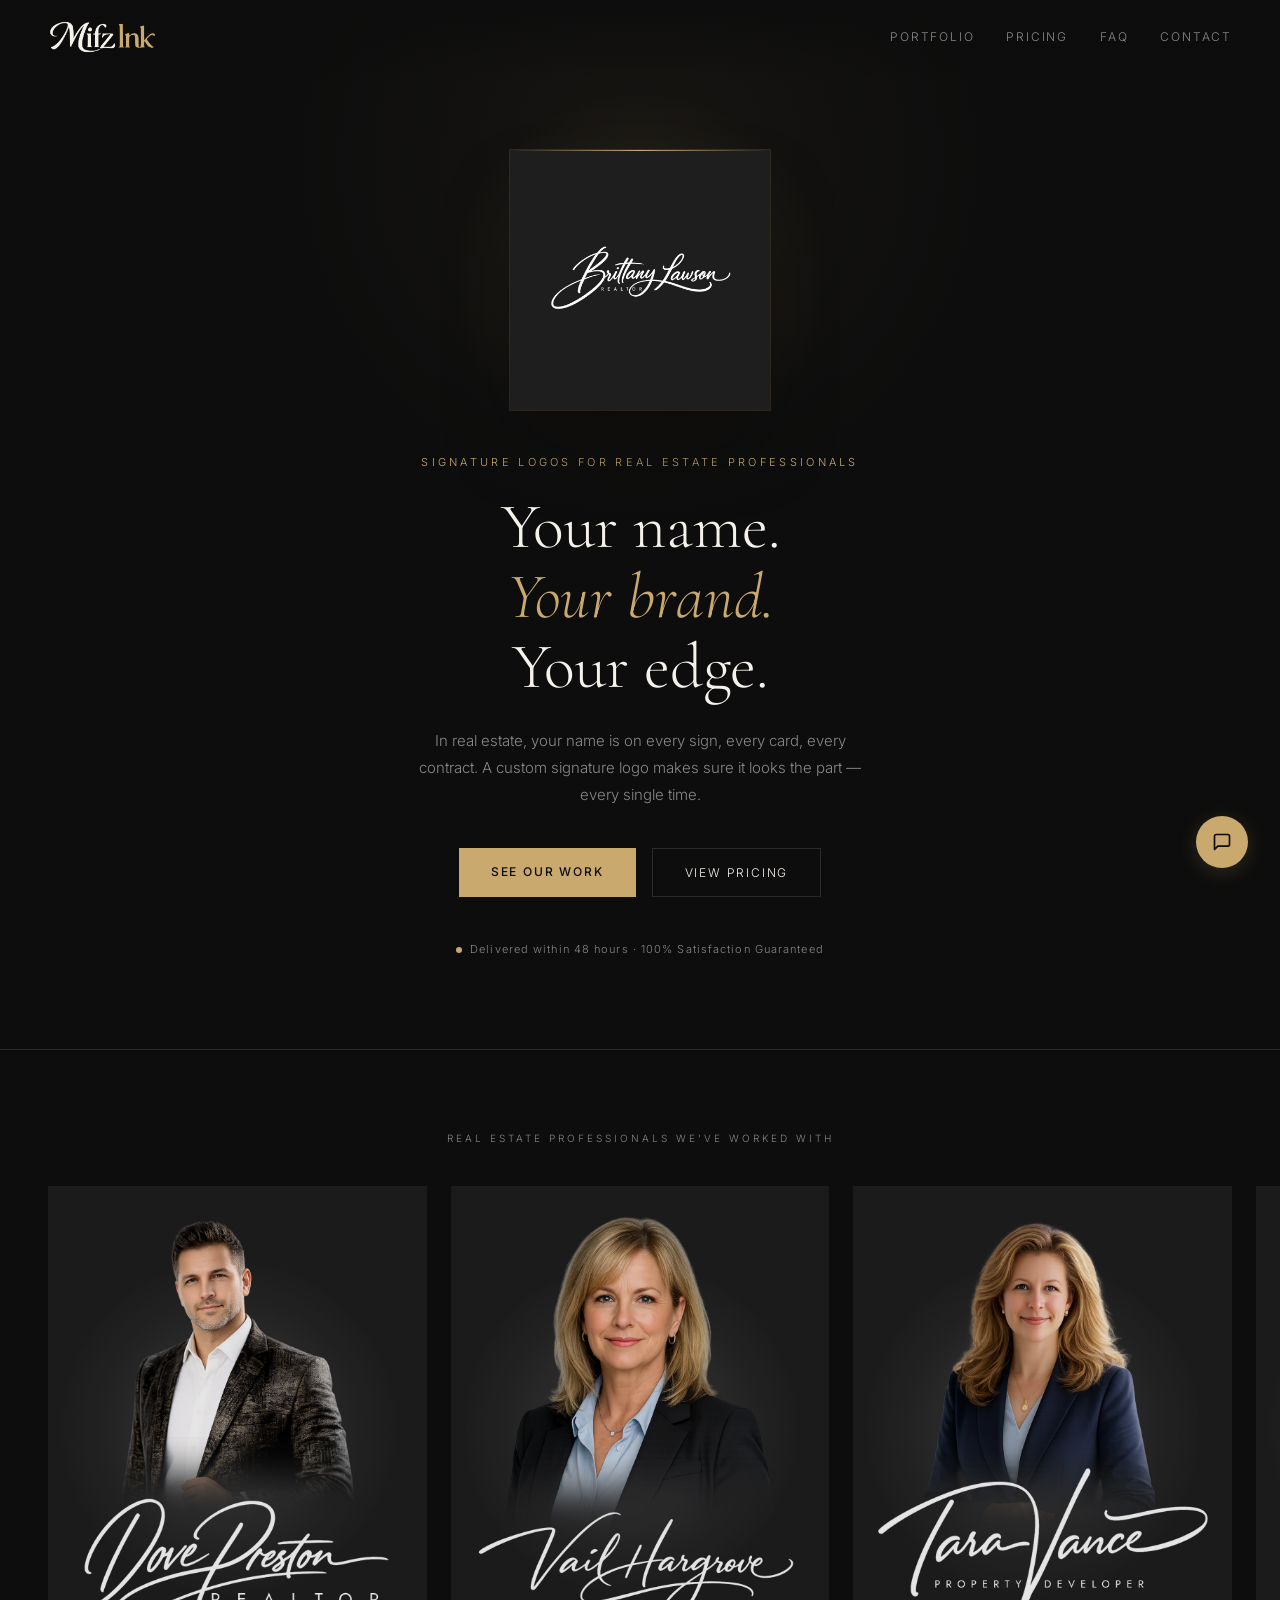
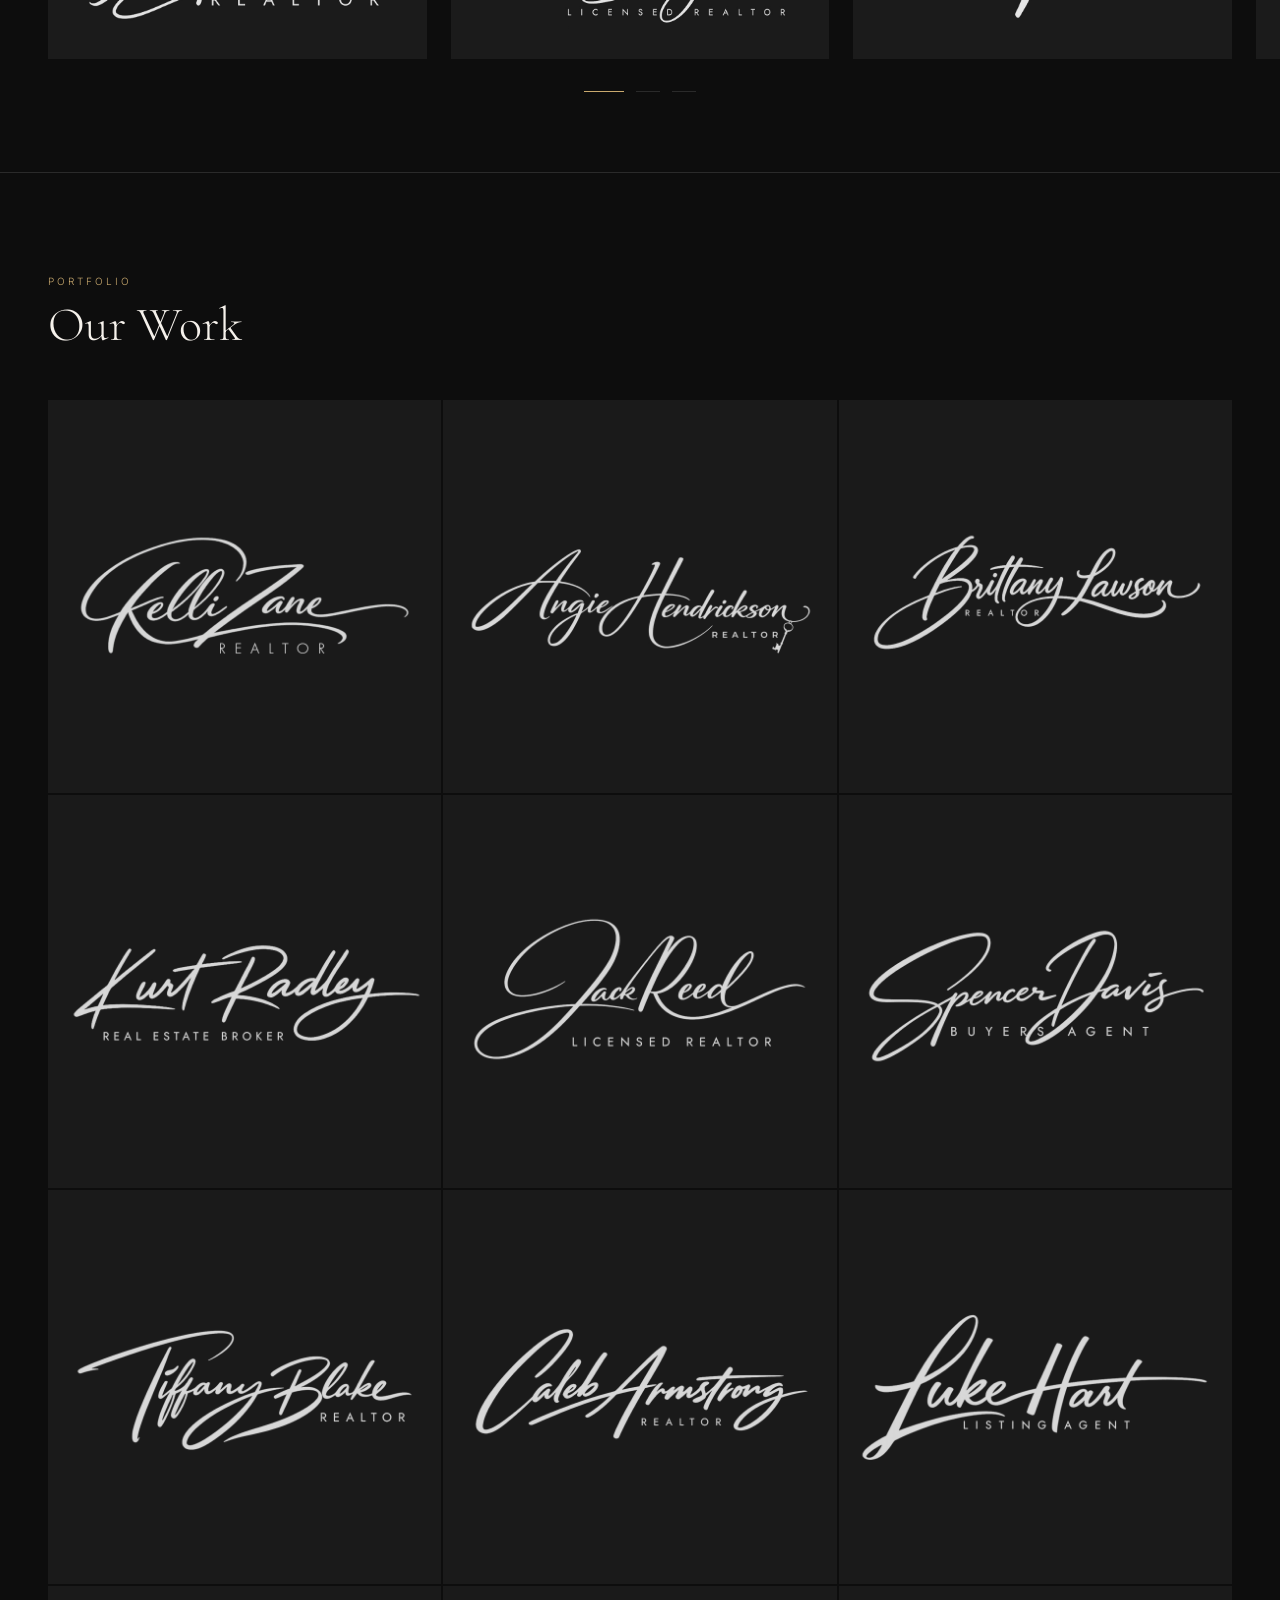
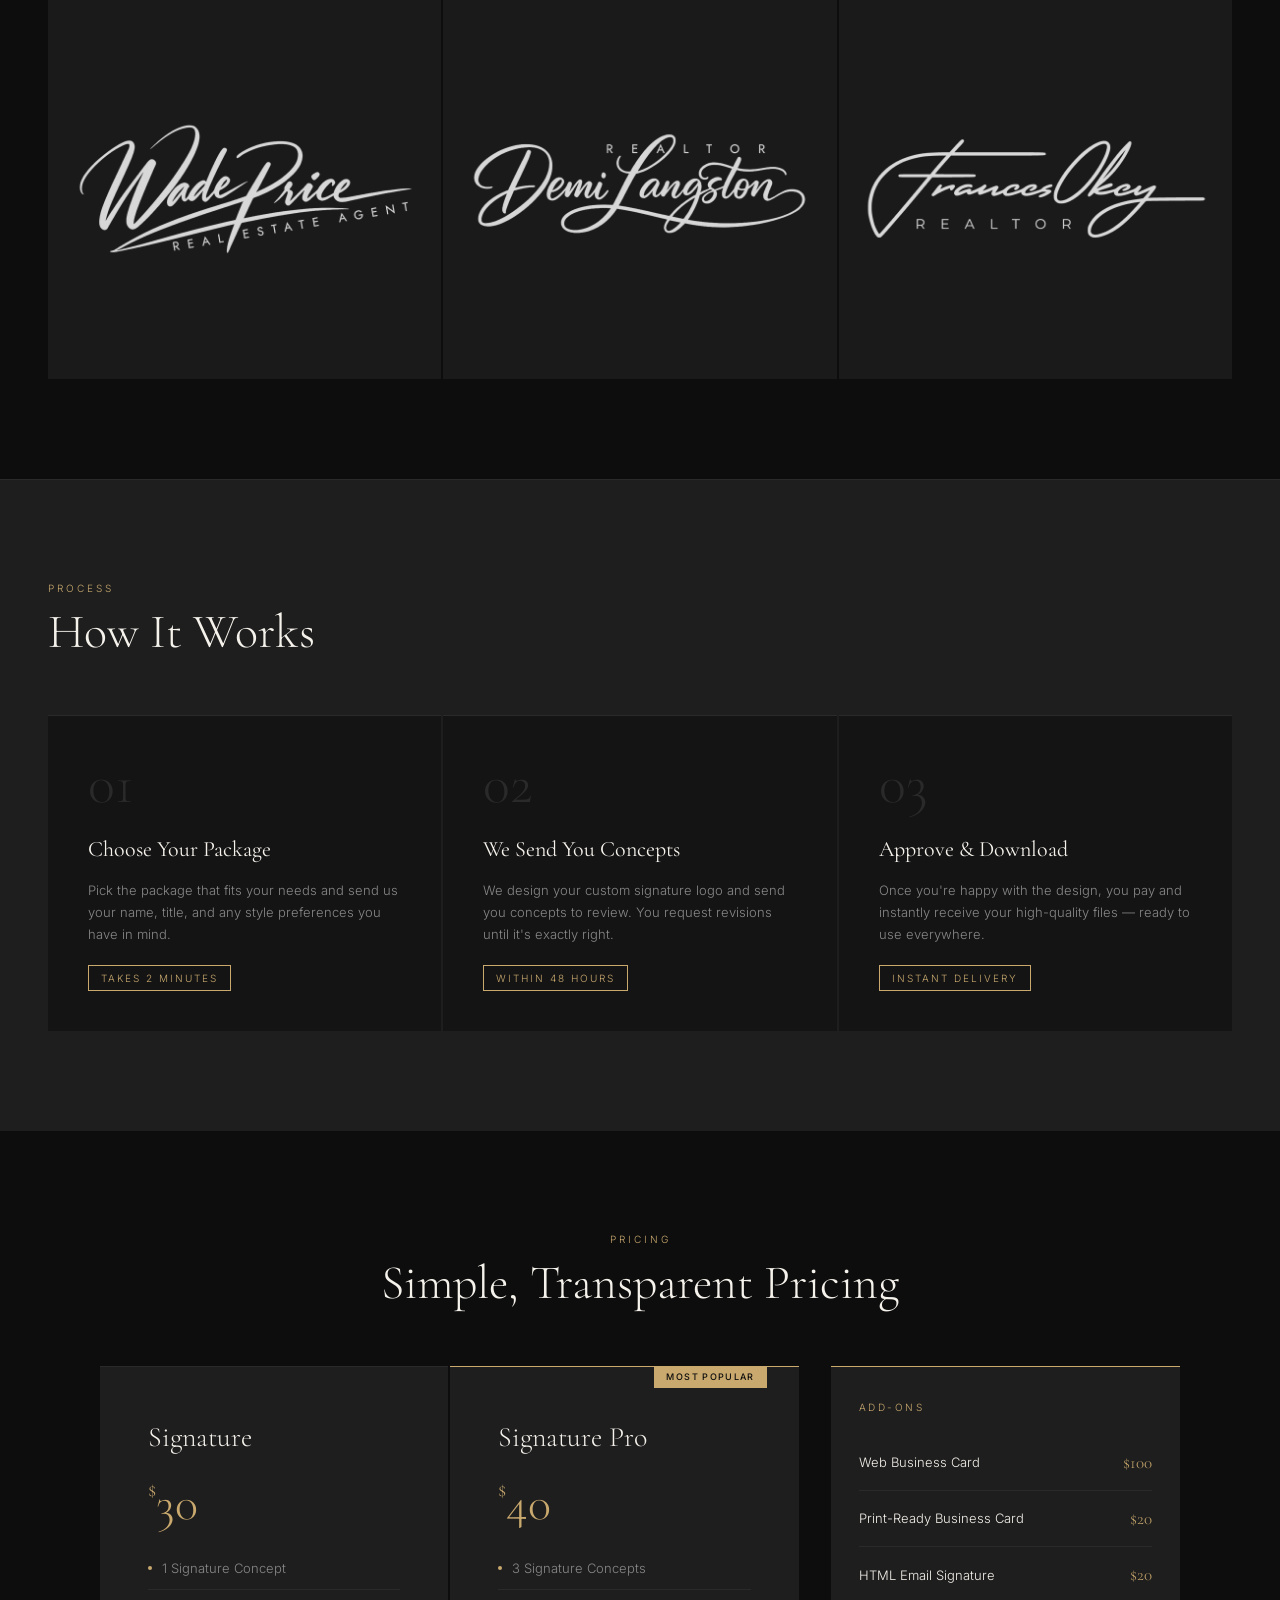
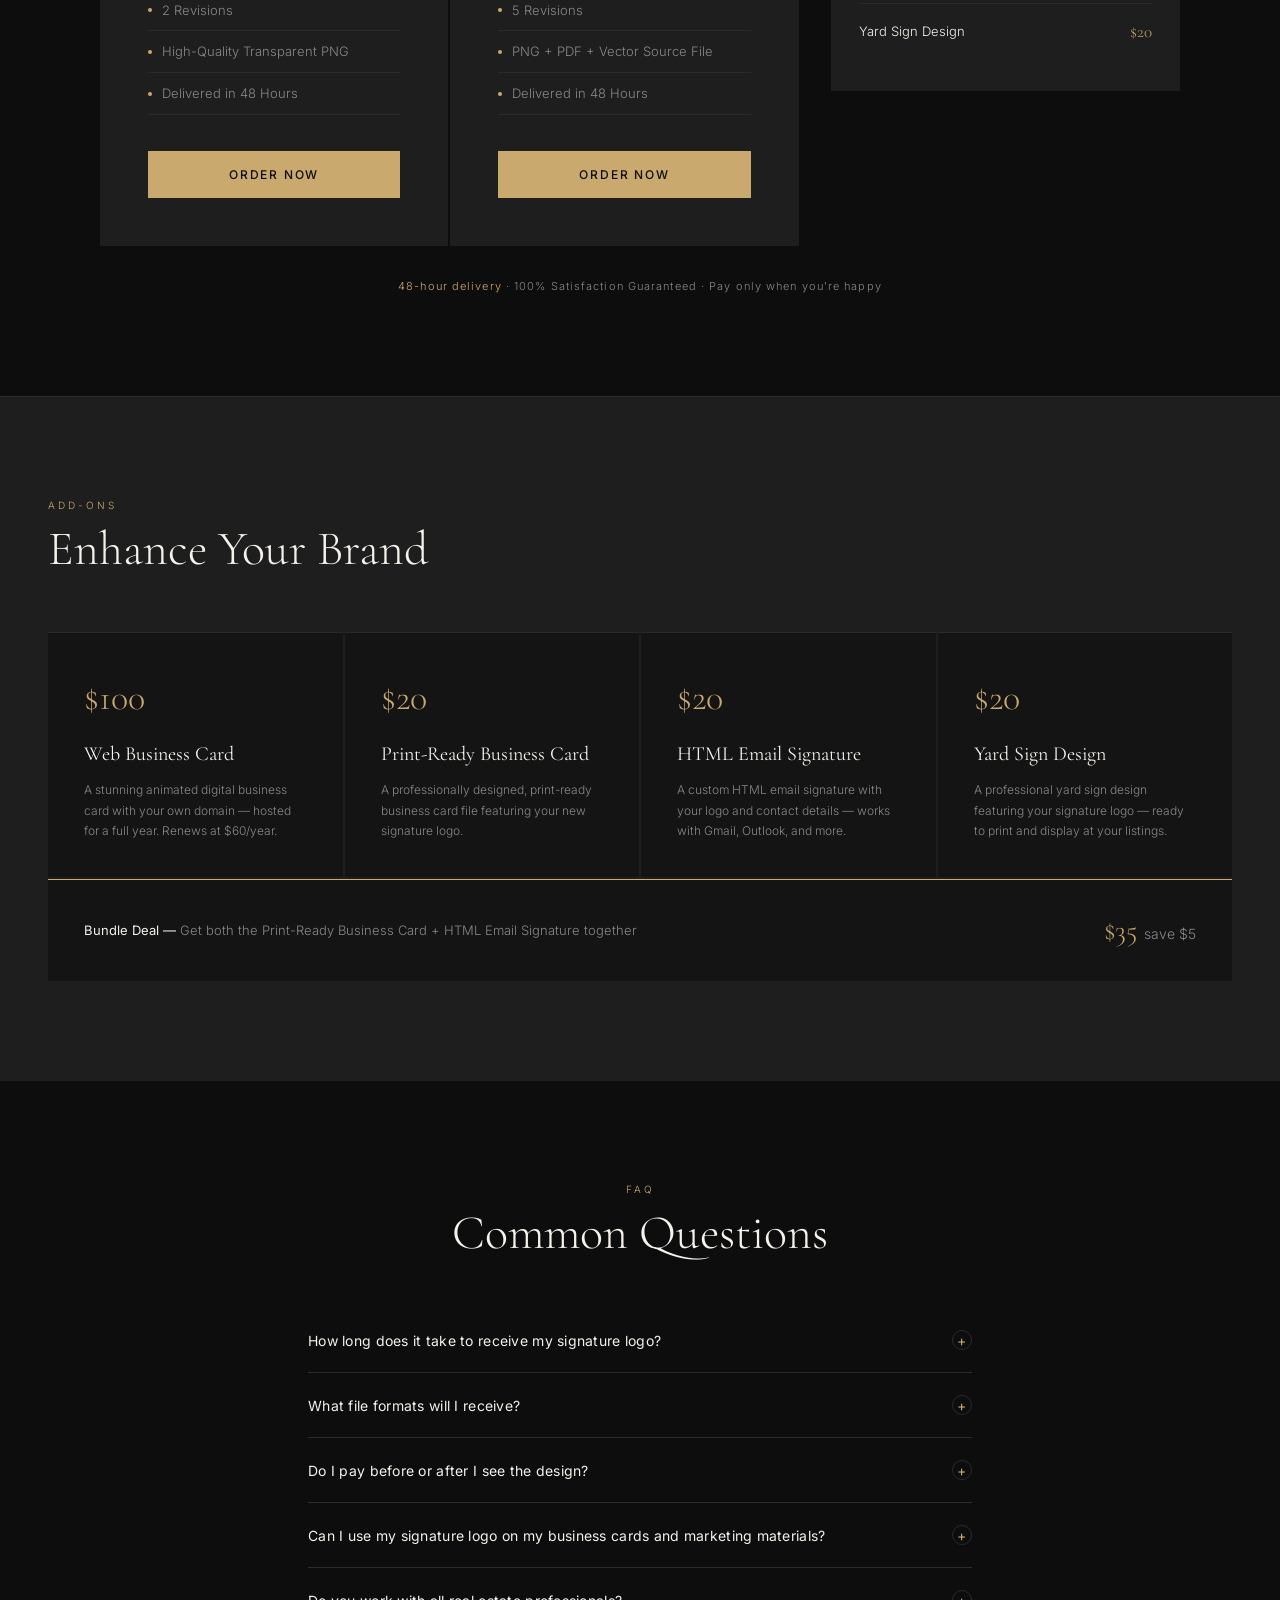
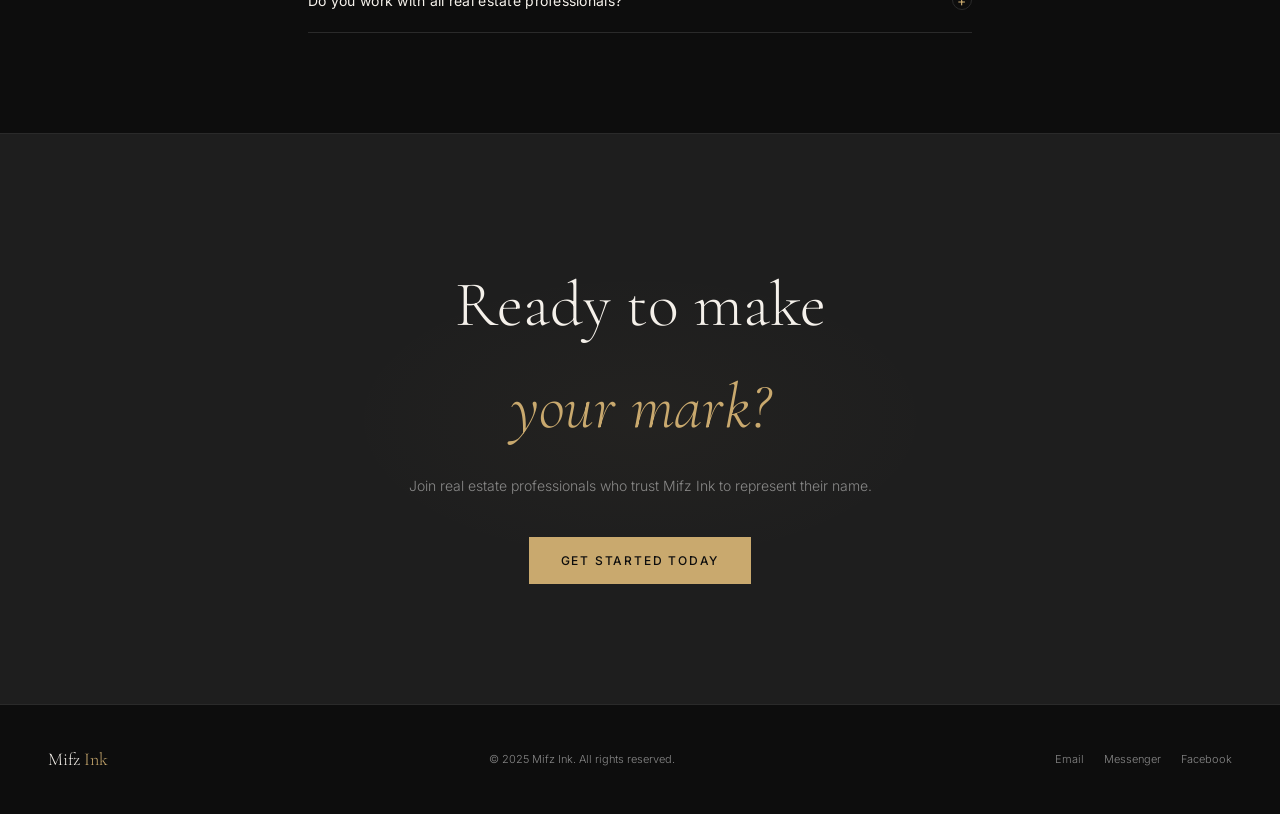
==== index.html @ 104efd5c "Add files via upload" ====
<!DOCTYPE html>
<html lang="en">
<head>
<meta charset="UTF-8">
<meta name="viewport" content="width=device-width, initial-scale=1.0">
<title>Mifz Ink — Signature Logos for Real Estate Professionals</title>
<link href="https://fonts.googleapis.com/css2?family=Cormorant+Garamond:ital,wght@0,300;0,400;0,600;1,300;1,400&family=Inter:wght@300;400;500&display=swap" rel="stylesheet">
<style>
*, *::before, *::after { box-sizing: border-box; margin: 0; padding: 0; }

:root {
  --black: #0d0d0d;
  --charcoal: #1e1e1e;
  --dark: #141414;
  --gold: #c9a96e;
  --gold-light: #e2c99a;
  --white: #f5f1eb;
  --gray: #888;
  --border: #2a2a2a;
  --font-display: 'Cormorant Garamond', serif;
  --font-body: 'Inter', sans-serif;
}

html { scroll-behavior: smooth; }

body {
  background: var(--black);
  color: var(--white);
  font-family: var(--font-body);
  font-weight: 300;
  line-height: 1.6;
  overflow-x: hidden;
}

/* ── NAV ── */
nav {
  position: fixed;
  top: 0; left: 0; right: 0;
  z-index: 100;
  display: flex;
  align-items: center;
  justify-content: space-between;
  padding: 20px 48px;
  background: linear-gradient(to bottom, #0d0d0dee, transparent);
}
.nav-logo {
  font-family: var(--font-display);
  font-size: 22px;
  font-weight: 400;
  letter-spacing: 0.08em;
  color: var(--white);
  text-decoration: none;
}
.nav-logo span { color: var(--gold); }
.nav-logo img { height: 34px; width: auto; display: block; }
.nav-links { display: flex; gap: 32px; }
.nav-links a {
  font-size: 12px;
  letter-spacing: 0.15em;
  text-transform: uppercase;
  color: var(--gray);
  text-decoration: none;
  transition: color 0.3s;
}
.nav-links a:hover { color: var(--white); }

/* ── HERO ── */
.hero {
  min-height: 100vh;
  display: flex;
  flex-direction: column;
  align-items: center;
  justify-content: center;
  text-align: center;
  padding: 150px 24px 90px;
  gap: 44px;
  position: relative;
  overflow: hidden;
}
.hero::before {
  content: '';
  position: absolute;
  top: -240px; left: 50%;
  transform: translateX(-50%);
  width: 800px; height: 800px;
  background: radial-gradient(circle, #c9a96e0d, transparent 65%);
  pointer-events: none;
}
.hero-eyebrow {
  font-size: 11px;
  letter-spacing: 0.3em;
  text-transform: uppercase;
  color: var(--gold);
  margin-bottom: 20px;
}
.hero h1 {
  font-family: var(--font-display);
  font-size: clamp(42px, 5vw, 68px);
  font-weight: 300;
  line-height: 1.1;
  margin-bottom: 24px;
}
.hero h1 em {
  font-style: italic;
  color: var(--gold);
}
.hero-sub {
  font-size: 15px;
  color: var(--gray);
  max-width: 460px;
  margin: 0 auto 40px;
  line-height: 1.8;
}
.hero-btns { display: flex; gap: 16px; flex-wrap: wrap; justify-content: center; }
.btn-primary {
  display: inline-block;
  padding: 14px 32px;
  background: var(--gold);
  color: var(--black);
  font-size: 12px;
  font-weight: 500;
  letter-spacing: 0.15em;
  text-transform: uppercase;
  text-decoration: none;
  transition: background 0.3s, transform 0.2s;
}
.btn-primary:hover { background: var(--gold-light); transform: translateY(-1px); }
.btn-secondary {
  display: inline-block;
  padding: 14px 32px;
  border: 0.5px solid var(--border);
  color: var(--white);
  font-size: 12px;
  letter-spacing: 0.15em;
  text-transform: uppercase;
  text-decoration: none;
  transition: border-color 0.3s, transform 0.2s;
}
.btn-secondary:hover { border-color: var(--gold); transform: translateY(-1px); }

/* Hero premium logo showcase */
.hero-showcase {
  position: relative;
  display: flex;
  align-items: center;
  justify-content: center;
  width: 100%;
}
.showcase-glow {
  position: absolute;
  width: 380px;
  aspect-ratio: 1;
  background: radial-gradient(circle, #c9a96e26, transparent 70%);
  animation: showcaseGlow 4.5s ease-in-out infinite;
  pointer-events: none;
}
@keyframes showcaseGlow {
  0%, 100% { opacity: 0.55; transform: scale(1); }
  50% { opacity: 1; transform: scale(1.1); }
}
.showcase-frame {
  position: relative;
  width: 260px;
  aspect-ratio: 1;
  background: var(--charcoal);
  box-shadow:
    0 0 0 1px rgba(201, 169, 110, 0.16),
    0 40px 80px -24px rgba(0, 0, 0, 0.7);
  overflow: hidden;
}
.showcase-frame::before {
  content: '';
  position: absolute;
  top: 0; left: 0; right: 0;
  height: 1px;
  background: linear-gradient(90deg, transparent, var(--gold), transparent);
  z-index: 2;
}
.showcase-img {
  position: absolute;
  inset: 0;
  width: 100%;
  height: 100%;
  object-fit: contain;
  padding: 22px;
  opacity: 0;
  transform: scale(1.02);
  transition: opacity 1.4s ease, transform 1.8s ease;
}
.showcase-img.active {
  opacity: 1;
  transform: scale(1);
}
.hero-delivery {
  display: flex;
  align-items: center;
  gap: 8px;
  font-size: 11px;
  color: var(--gray);
  letter-spacing: 0.1em;
}
.hero-delivery::before {
  content: '';
  display: inline-block;
  width: 6px; height: 6px;
  background: var(--gold);
  border-radius: 50%;
}

/* ── SLIDER ── */
.slider-section {
  padding: 80px 0;
  overflow: hidden;
  border-top: 0.5px solid var(--border);
  border-bottom: 0.5px solid var(--border);
}
.slider-label {
  text-align: center;
  font-size: 10px;
  letter-spacing: 0.3em;
  text-transform: uppercase;
  color: var(--gray);
  margin-bottom: 40px;
}
.slider-track {
  display: flex;
  gap: 24px;
  transition: transform 0.6s cubic-bezier(0.16, 1, 0.3, 1);
  padding: 0 48px;
}
.slide-item {
  flex-shrink: 0;
  width: calc(33.333% - 16px);
  background: var(--charcoal);
  overflow: hidden;
  position: relative;
}
.slide-item img {
  width: 100%;
  aspect-ratio: 4/5;
  object-fit: cover;
  display: block;
  filter: brightness(0.9);
  transition: filter 0.4s;
}
.slide-item:hover img { filter: brightness(1); }
.slider-controls {
  display: flex;
  align-items: center;
  justify-content: center;
  gap: 12px;
  margin-top: 32px;
}
.slider-dot {
  width: 24px; height: 1px;
  background: var(--border);
  cursor: pointer;
  transition: background 0.3s, width 0.3s;
  border: none;
}
.slider-dot.active {
  background: var(--gold);
  width: 40px;
}

/* ── PORTFOLIO ── */
.portfolio-section {
  padding: 100px 48px;
}
.section-header {
  display: flex;
  align-items: flex-end;
  justify-content: space-between;
  margin-bottom: 48px;
}
.section-eyebrow {
  font-size: 10px;
  letter-spacing: 0.3em;
  text-transform: uppercase;
  color: var(--gold);
  margin-bottom: 10px;
}
.section-title {
  font-family: var(--font-display);
  font-size: clamp(32px, 4vw, 48px);
  font-weight: 300;
  line-height: 1.1;
}
.portfolio-grid {
  display: grid;
  grid-template-columns: repeat(3, 1fr);
  gap: 2px;
}
.portfolio-item {
  position: relative;
  overflow: hidden;
  background: var(--charcoal);
  cursor: pointer;
}
.portfolio-item img {
  width: 100%;
  aspect-ratio: 1;
  object-fit: cover;
  display: block;
  transition: transform 0.5s cubic-bezier(0.16, 1, 0.3, 1), filter 0.4s;
  filter: brightness(0.85);
}
.portfolio-item:hover img {
  transform: scale(1.04);
  filter: brightness(1);
}
.portfolio-hidden { display: none; }
.load-more-wrap {
  text-align: center;
  margin-top: 40px;
  display: none;
}

/* ── LIGHTBOX ── */
.lightbox {
  position: fixed;
  inset: 0;
  background: rgba(13, 13, 13, 0.94);
  display: none;
  align-items: center;
  justify-content: center;
  padding: 40px;
  z-index: 300;
  cursor: zoom-out;
}
.lightbox.open { display: flex; }
.lightbox img {
  max-width: 90vw;
  max-height: 88vh;
  object-fit: contain;
  box-shadow: 0 40px 100px rgba(0, 0, 0, 0.7);
}
.lightbox-close {
  position: absolute;
  top: 24px; right: 32px;
  color: var(--white);
  font-size: 28px;
  font-weight: 300;
  cursor: pointer;
  line-height: 1;
}
.btn-load-more {
  padding: 12px 40px;
  border: 0.5px solid var(--border);
  background: none;
  color: var(--white);
  font-size: 11px;
  letter-spacing: 0.2em;
  text-transform: uppercase;
  cursor: pointer;
  transition: border-color 0.3s, color 0.3s;
  font-family: var(--font-body);
}
.btn-load-more:hover { border-color: var(--gold); color: var(--gold); }

/* ── HOW IT WORKS ── */
.how-section {
  padding: 100px 48px;
  background: var(--charcoal);
  border-top: 0.5px solid var(--border);
}
.steps {
  display: grid;
  grid-template-columns: repeat(3, 1fr);
  gap: 2px;
  margin-top: 56px;
}
.step {
  padding: 40px;
  background: var(--dark);
  border-top: 1px solid var(--border);
  transition: border-color 0.3s;
}
.step:hover { border-color: var(--gold); }
.step-num {
  font-family: var(--font-display);
  font-size: 56px;
  font-weight: 300;
  color: var(--border);
  line-height: 1;
  margin-bottom: 20px;
}
.step h3 {
  font-family: var(--font-display);
  font-size: 22px;
  font-weight: 400;
  margin-bottom: 12px;
}
.step p { font-size: 13px; color: var(--gray); line-height: 1.7; }
.step-badge {
  display: inline-block;
  margin-top: 20px;
  font-size: 10px;
  letter-spacing: 0.2em;
  text-transform: uppercase;
  color: var(--gold);
  border: 0.5px solid var(--gold);
  padding: 4px 12px;
}

/* ── PACKAGES ── */
.packages-section {
  padding: 100px 48px;
}
.pricing-layout {
  display: grid;
  grid-template-columns: 2fr 1fr;
  gap: 32px;
  margin-top: 56px;
  max-width: 1080px;
  margin-left: auto;
  margin-right: auto;
  align-items: start;
}
.packages-grid {
  display: grid;
  grid-template-columns: 1fr 1fr;
  gap: 2px;
}
.addons-sidebar {
  background: var(--charcoal);
  border-top: 1px solid var(--gold);
  padding: 32px 28px;
}
.addons-sidebar-title {
  font-size: 10px;
  letter-spacing: 0.25em;
  text-transform: uppercase;
  color: var(--gold);
  margin-bottom: 20px;
}
.addons-sidebar-item {
  display: flex;
  justify-content: space-between;
  align-items: center;
  gap: 12px;
  padding: 14px 0;
  border-bottom: 0.5px solid var(--border);
  text-decoration: none;
  color: var(--white);
  font-size: 13px;
  transition: color 0.3s;
}
.addons-sidebar-item:last-child { border-bottom: none; }
.addons-sidebar-item:hover { color: var(--gold); }
.addons-sidebar-price {
  font-family: var(--font-display);
  color: var(--gold);
  font-size: 17px;
  flex-shrink: 0;
}
.package-card {
  background: var(--charcoal);
  padding: 48px;
  position: relative;
  border-top: 1px solid var(--border);
  transition: border-color 0.3s;
}
.package-card:hover { border-color: var(--gold); }
.package-card.featured {
  border-top-color: var(--gold);
}
.package-badge {
  position: absolute;
  top: -1px; right: 32px;
  background: var(--gold);
  color: var(--black);
  font-size: 9px;
  font-weight: 500;
  letter-spacing: 0.15em;
  text-transform: uppercase;
  padding: 4px 12px;
}
.package-name {
  font-family: var(--font-display);
  font-size: 28px;
  font-weight: 300;
  margin-bottom: 4px;
}
.package-price {
  font-family: var(--font-display);
  font-size: 48px;
  font-weight: 300;
  color: var(--gold);
  line-height: 1;
  margin: 20px 0;
}
.package-price sup { font-size: 20px; vertical-align: top; margin-top: 8px; }
.package-features {
  list-style: none;
  margin-bottom: 36px;
}
.package-features li {
  font-size: 13px;
  color: var(--gray);
  padding: 10px 0;
  border-bottom: 0.5px solid var(--border);
  display: flex;
  align-items: center;
  gap: 10px;
}
.package-features li::before {
  content: '';
  width: 4px; height: 4px;
  background: var(--gold);
  border-radius: 50%;
  flex-shrink: 0;
}
.package-guarantee {
  text-align: center;
  margin-top: 32px;
  font-size: 11px;
  color: var(--gray);
  letter-spacing: 0.1em;
}
.package-guarantee span { color: var(--gold); }

/* ── ADD-ONS ── */
.addons-section {
  padding: 100px 48px;
  background: var(--charcoal);
  border-top: 0.5px solid var(--border);
}
.addons-grid {
  display: grid;
  grid-template-columns: repeat(4, 1fr);
  gap: 2px;
  margin-top: 56px;
}
.addon-card {
  background: var(--dark);
  padding: 36px;
  border-top: 1px solid var(--border);
  transition: border-color 0.3s;
}
.addon-card:hover { border-color: var(--gold); }
.addon-price {
  font-family: var(--font-display);
  font-size: 36px;
  font-weight: 300;
  color: var(--gold);
  margin-bottom: 12px;
}
.addon-name {
  font-family: var(--font-display);
  font-size: 20px;
  font-weight: 400;
  margin-bottom: 10px;
}
.addon-desc { font-size: 12px; color: var(--gray); line-height: 1.7; }
.bundle-banner {
  margin-top: 2px;
  background: var(--dark);
  border-top: 1px solid var(--gold);
  padding: 28px 36px;
  display: flex;
  align-items: center;
  justify-content: space-between;
  flex-wrap: wrap;
  gap: 16px;
}
.bundle-text { font-size: 13px; color: var(--gray); }
.bundle-text strong { color: var(--white); font-weight: 400; }
.bundle-price {
  font-family: var(--font-display);
  font-size: 28px;
  color: var(--gold);
}

/* ── FAQ ── */
.faq-section {
  padding: 100px 48px;
  max-width: 760px;
  margin: 0 auto;
}
.faq-item {
  border-bottom: 0.5px solid var(--border);
}
.faq-q {
  width: 100%;
  background: none;
  border: none;
  color: var(--white);
  font-family: var(--font-body);
  font-size: 14px;
  font-weight: 400;
  text-align: left;
  padding: 22px 0;
  cursor: pointer;
  display: flex;
  align-items: center;
  justify-content: space-between;
  gap: 16px;
  letter-spacing: 0.02em;
  transition: color 0.3s;
}
.faq-q:hover { color: var(--gold); }
.faq-icon {
  width: 20px; height: 20px;
  border: 0.5px solid var(--border);
  border-radius: 50%;
  display: flex;
  align-items: center;
  justify-content: center;
  flex-shrink: 0;
  font-size: 14px;
  color: var(--gold);
  transition: transform 0.3s;
}
.faq-item.open .faq-icon { transform: rotate(45deg); }
.faq-a {
  font-size: 13px;
  color: var(--gray);
  line-height: 1.8;
  max-height: 0;
  overflow: hidden;
  transition: max-height 0.4s ease, padding 0.3s;
}
.faq-item.open .faq-a {
  max-height: 300px;
  padding-bottom: 20px;
}

/* ── FINAL CTA ── */
.cta-section {
  padding: 120px 48px;
  text-align: center;
  background: var(--charcoal);
  border-top: 0.5px solid var(--border);
  position: relative;
  overflow: hidden;
}
.cta-section::before {
  content: '';
  position: absolute;
  top: 50%; left: 50%;
  transform: translate(-50%, -50%);
  width: 600px; height: 300px;
  background: radial-gradient(ellipse, #c9a96e08, transparent 70%);
  pointer-events: none;
}
.cta-section h2 {
  font-family: var(--font-display);
  font-size: clamp(36px, 5vw, 64px);
  font-weight: 300;
  margin-bottom: 16px;
}
.cta-section h2 em { font-style: italic; color: var(--gold); }
.cta-section p { font-size: 14px; color: var(--gray); margin-bottom: 40px; }

/* ── FOOTER ── */
footer {
  padding: 40px 48px;
  border-top: 0.5px solid var(--border);
  display: flex;
  align-items: center;
  justify-content: space-between;
  flex-wrap: wrap;
  gap: 16px;
}
.footer-logo {
  font-family: var(--font-display);
  font-size: 18px;
  color: var(--white);
}
.footer-logo span { color: var(--gold); }
.footer-copy { font-size: 11px; color: var(--gray); }
.footer-links { display: flex; gap: 20px; }
.footer-links a {
  font-size: 11px;
  color: var(--gray);
  text-decoration: none;
  transition: color 0.3s;
}
.footer-links a:hover { color: var(--gold); }

/* ── FLOATING CONTACT ── */
.fab {
  position: fixed;
  bottom: 32px; right: 32px;
  z-index: 200;
}
.fab-btn {
  width: 52px; height: 52px;
  background: var(--gold);
  border: none;
  border-radius: 50%;
  cursor: pointer;
  display: flex;
  align-items: center;
  justify-content: center;
  transition: background 0.3s, transform 0.2s;
  box-shadow: 0 4px 20px #c9a96e30;
}
.fab-btn:hover { background: var(--gold-light); transform: scale(1.05); }
.fab-btn svg { width: 20px; height: 20px; }
.fab-menu {
  position: absolute;
  bottom: 64px; right: 0;
  display: flex;
  flex-direction: column;
  gap: 8px;
  opacity: 0;
  pointer-events: none;
  transform: translateY(10px);
  transition: opacity 0.3s, transform 0.3s;
}
.fab.open .fab-menu { opacity: 1; pointer-events: all; transform: translateY(0); }
.fab-option {
  display: flex;
  align-items: center;
  gap: 10px;
  background: var(--charcoal);
  border: 0.5px solid var(--border);
  padding: 10px 16px;
  text-decoration: none;
  color: var(--white);
  font-size: 12px;
  white-space: nowrap;
  transition: border-color 0.3s;
}
.fab-option:hover { border-color: var(--gold); }
.fab-option-icon {
  width: 28px; height: 28px;
  background: var(--gold);
  border-radius: 50%;
  display: flex;
  align-items: center;
  justify-content: center;
  flex-shrink: 0;
}
.fab-option-icon svg { width: 14px; height: 14px; }

/* ── MOBILE BOTTOM BAR ── */
.mobile-contact-bar {
  display: none;
  position: fixed;
  bottom: 0; left: 0; right: 0;
  z-index: 200;
  display: none;
  grid-template-columns: 1fr 1fr;
}
.mobile-contact-btn {
  padding: 16px;
  display: flex;
  align-items: center;
  justify-content: center;
  gap: 8px;
  text-decoration: none;
  font-size: 12px;
  font-weight: 500;
  letter-spacing: 0.1em;
  text-transform: uppercase;
  transition: opacity 0.3s;
}
.mobile-contact-btn:hover { opacity: 0.85; }
.mobile-contact-btn.email { background: var(--charcoal); color: var(--white); border-top: 1px solid var(--border); }
.mobile-contact-btn.messenger { background: var(--gold); color: var(--black); }
.mobile-contact-btn svg { width: 16px; height: 16px; flex-shrink: 0; }

/* ── RESPONSIVE ── */
@media (max-width: 1200px) {
  .addons-grid { grid-template-columns: repeat(2, 1fr); }
}
@media (max-width: 900px) {
  nav { padding: 16px 24px; }
  .nav-links { display: none; }
  .hero {
    padding: 110px 24px 70px;
    gap: 32px;
  }
  .showcase-frame { width: 170px; }
  .showcase-glow { width: 260px; }
  .hero-sub { margin: 0 auto 32px; }
  .hero-btns { justify-content: center; }
  .slider-track { padding: 0 24px; }
  .slide-item { width: calc(80% - 12px); }
  .portfolio-section { padding: 60px 24px; }
  .portfolio-grid { grid-template-columns: repeat(2, 1fr); }
  .portfolio-hidden { display: none !important; }
  .load-more-wrap { display: block; }
  .how-section { padding: 60px 24px; }
  .steps { grid-template-columns: 1fr; }
  .packages-section { padding: 60px 24px; }
  .pricing-layout { grid-template-columns: 1fr; gap: 24px; }
  .packages-grid { grid-template-columns: 1fr; max-width: 100%; }
  .addons-section { padding: 60px 24px; }
  .addons-grid { grid-template-columns: 1fr; }
  .faq-section { padding: 60px 24px; }
  .cta-section { padding: 80px 24px; }
  footer { padding: 28px 24px; flex-direction: column; align-items: flex-start; }
  .fab { display: none; }
  .mobile-contact-bar { display: grid; }
  body { padding-bottom: 56px; }
}

@media (prefers-reduced-motion: reduce) {
  .showcase-img { transition: none; }
  .showcase-glow { animation: none; opacity: 0.8; }
  * { transition-duration: 0.01ms !important; }
}
</style>
</head>
<body>

<!-- NAV -->
<nav>
  <a href="#" class="nav-logo"><img src="portfolio/Logo.png" alt="Mifz Ink"></a>
  <div class="nav-links">
    <a href="#portfolio">Portfolio</a>
    <a href="#packages">Pricing</a>
    <a href="#faq">FAQ</a>
    <a href="mailto:mifzink@gmail.com">Contact</a>
  </div>
</nav>

<!-- HERO -->
<section class="hero">
  <div class="hero-showcase">
    <div class="showcase-glow"></div>
    <div class="showcase-frame">
      <img class="showcase-img active" src="portfolio/Signature_logo_01.jpg" alt="Signature logo example">
      <img class="showcase-img" src="portfolio/Signature_logo_03.jpg" alt="Signature logo example">
      <img class="showcase-img" src="portfolio/Signature_logo_05.jpg" alt="Signature logo example">
      <img class="showcase-img" src="portfolio/Signature_logo_07.jpg" alt="Signature logo example">
      <img class="showcase-img" src="portfolio/Signature_logo_09.jpg" alt="Signature logo example">
    </div>
  </div>
  <div class="hero-content">
    <div class="hero-eyebrow">Signature Logos for Real Estate Professionals</div>
    <h1>Your name.<br><em>Your brand.</em><br>Your edge.</h1>
    <p class="hero-sub">In real estate, your name is on every sign, every card, every contract. A custom signature logo makes sure it looks the part — every single time.</p>
    <div class="hero-btns">
      <a href="#portfolio" class="btn-primary">See Our Work</a>
      <a href="#packages" class="btn-secondary">View Pricing</a>
    </div>
  </div>
  <div class="hero-delivery">Delivered within 48 hours · 100% Satisfaction Guaranteed</div>
</section>

<!-- SLIDER -->
<section class="slider-section">
  <div class="slider-label">Real Estate Professionals We've Worked With</div>
  <div class="slider-track" id="sliderTrack">
    <div class="slide-item">
      <picture>
        <source srcset="portfolio/Slide_01.jpg" type="image/jpeg">
        <img src="portfolio/Slide_01.jpg" alt="Signature Logo Sample 1" loading="lazy">
      </picture>
    </div>
    <div class="slide-item">
      <picture>
        <source srcset="portfolio/Slide_02.jpg" type="image/jpeg">
        <img src="portfolio/Slide_02.jpg" alt="Signature Logo Sample 2" loading="lazy">
      </picture>
    </div>
    <div class="slide-item">
      <picture>
        <source srcset="portfolio/Slide_03.jpg" type="image/jpeg">
        <img src="portfolio/Slide_03.jpg" alt="Signature Logo Sample 3" loading="lazy">
      </picture>
    </div>
    <div class="slide-item">
      <picture>
        <source srcset="portfolio/Slide_04.jpg" type="image/jpeg">
        <img src="portfolio/Slide_04.jpg" alt="Signature Logo Sample 4" loading="lazy">
      </picture>
    </div>
    <div class="slide-item">
      <picture>
        <source srcset="portfolio/Slide_05.jpg" type="image/jpeg">
        <img src="portfolio/Slide_05.jpg" alt="Signature Logo Sample 5" loading="lazy">
      </picture>
    </div>
  </div>
  <div class="slider-controls">
    <button class="slider-dot active" onclick="goSlide(0)"></button>
    <button class="slider-dot" onclick="goSlide(1)"></button>
    <button class="slider-dot" onclick="goSlide(2)"></button>
  </div>
</section>

<!-- PORTFOLIO -->
<section class="portfolio-section" id="portfolio">
  <div class="section-header">
    <div>
      <div class="section-eyebrow">Portfolio</div>
      <h2 class="section-title">Our Work</h2>
    </div>
  </div>
  <div class="portfolio-grid" id="portfolioGrid">
    <div class="portfolio-item" onclick="openLightbox('portfolio/Signature_logo_01.jpg')">
      <picture><img src="portfolio/Signature_logo_01.jpg" alt="Realtor Signature Logo" loading="lazy"></picture>
    </div>
    <div class="portfolio-item" onclick="openLightbox('portfolio/Signature_logo_02.jpg')">
      <picture><img src="portfolio/Signature_logo_02.jpg" alt="Real Estate Agent Signature Logo" loading="lazy"></picture>
    </div>
    <div class="portfolio-item" onclick="openLightbox('portfolio/Signature_logo_03.jpg')">
      <picture><img src="portfolio/Signature_logo_03.jpg" alt="Real Estate Broker Signature Logo" loading="lazy"></picture>
    </div>
    <div class="portfolio-item" onclick="openLightbox('portfolio/Signature_logo_04.jpg')">
      <picture><img src="portfolio/Signature_logo_04.jpg" alt="Licensed Realtor Signature Logo" loading="lazy"></picture>
    </div>
    <div class="portfolio-item" onclick="openLightbox('portfolio/Signature_logo_05.jpg')">
      <picture><img src="portfolio/Signature_logo_05.jpg" alt="Luxury Property Specialist Signature Logo" loading="lazy"></picture>
    </div>
    <div class="portfolio-item" onclick="openLightbox('portfolio/Signature_logo_06.jpg')">
      <picture><img src="portfolio/Signature_logo_06.jpg" alt="Buyers Agent Signature Logo" loading="lazy"></picture>
    </div>
    <div class="portfolio-item portfolio-hidden" onclick="openLightbox('portfolio/Signature_logo_07.jpg')">
      <picture><img src="portfolio/Signature_logo_07.jpg" alt="Listing Agent Signature Logo" loading="lazy"></picture>
    </div>
    <div class="portfolio-item portfolio-hidden" onclick="openLightbox('portfolio/Signature_logo_08.jpg')">
      <picture><img src="portfolio/Signature_logo_08.jpg" alt="Property Investment Advisor Signature Logo" loading="lazy"></picture>
    </div>
    <div class="portfolio-item portfolio-hidden" onclick="openLightbox('portfolio/Signature_logo_09.jpg')">
      <picture><img src="portfolio/Signature_logo_09.jpg" alt="Realtor Signature Logo" loading="lazy"></picture>
    </div>
    <div class="portfolio-item portfolio-hidden" onclick="openLightbox('portfolio/Signature_logo_10.jpg')">
      <picture><img src="portfolio/Signature_logo_10.jpg" alt="Real Estate Agent Signature Logo" loading="lazy"></picture>
    </div>
    <div class="portfolio-item portfolio-hidden" onclick="openLightbox('portfolio/Signature_logo_11.jpg')">
      <picture><img src="portfolio/Signature_logo_11.jpg" alt="Broker Owner Signature Logo" loading="lazy"></picture>
    </div>
    <div class="portfolio-item portfolio-hidden" onclick="openLightbox('portfolio/Signature_logo_12.jpg')">
      <picture><img src="portfolio/Signature_logo_12.jpg" alt="Real Estate Team Lead Signature Logo" loading="lazy"></picture>
    </div>
  </div>
  <div class="load-more-wrap" id="loadMoreWrap">
    <button class="btn-load-more" onclick="loadMore()">Load More</button>
  </div>
</section>

<!-- HOW IT WORKS -->
<section class="how-section" id="how">
  <div class="section-eyebrow">Process</div>
  <h2 class="section-title">How It Works</h2>
  <div class="steps">
    <div class="step">
      <div class="step-num">01</div>
      <h3>Choose Your Package</h3>
      <p>Pick the package that fits your needs and send us your name, title, and any style preferences you have in mind.</p>
      <span class="step-badge">Takes 2 minutes</span>
    </div>
    <div class="step">
      <div class="step-num">02</div>
      <h3>We Send You Concepts</h3>
      <p>We design your custom signature logo and send you concepts to review. You request revisions until it's exactly right.</p>
      <span class="step-badge">Within 48 hours</span>
    </div>
    <div class="step">
      <div class="step-num">03</div>
      <h3>Approve & Download</h3>
      <p>Once you're happy with the design, you pay and instantly receive your high-quality files — ready to use everywhere.</p>
      <span class="step-badge">Instant delivery</span>
    </div>
  </div>
</section>

<!-- PACKAGES -->
<section class="packages-section" id="packages">
  <div class="section-eyebrow" style="text-align:center">Pricing</div>
  <h2 class="section-title" style="text-align:center">Simple, Transparent Pricing</h2>
  <div class="pricing-layout">
    <div class="packages-grid">
      <div class="package-card">
        <div class="package-name">Signature</div>
        <div class="package-price"><sup>$</sup>30</div>
        <ul class="package-features">
          <li>1 Signature Concept</li>
          <li>2 Revisions</li>
          <li>High-Quality Transparent PNG</li>
          <li>Delivered in 48 Hours</li>
        </ul>
        <a href="mailto:mifzink@gmail.com?subject=Order – Signature Package" class="btn-primary" style="display:block;text-align:center">Order Now</a>
      </div>
      <div class="package-card featured">
        <div class="package-badge">Most Popular</div>
        <div class="package-name">Signature Pro</div>
        <div class="package-price"><sup>$</sup>40</div>
        <ul class="package-features">
          <li>3 Signature Concepts</li>
          <li>5 Revisions</li>
          <li>PNG + PDF + Vector Source File</li>
          <li>Delivered in 48 Hours</li>
        </ul>
        <a href="mailto:mifzink@gmail.com?subject=Order – Signature Pro Package" class="btn-primary" style="display:block;text-align:center">Order Now</a>
      </div>
    </div>
    <div class="addons-sidebar">
      <div class="addons-sidebar-title">Add-Ons</div>
      <a href="#addons" class="addons-sidebar-item"><span>Web Business Card</span><span class="addons-sidebar-price">$100</span></a>
      <a href="#addons" class="addons-sidebar-item"><span>Print-Ready Business Card</span><span class="addons-sidebar-price">$20</span></a>
      <a href="#addons" class="addons-sidebar-item"><span>HTML Email Signature</span><span class="addons-sidebar-price">$20</span></a>
      <a href="#addons" class="addons-sidebar-item"><span>Yard Sign Design</span><span class="addons-sidebar-price">$20</span></a>
    </div>
  </div>
  <p class="package-guarantee">
    <span>48-hour delivery</span> · 100% Satisfaction Guaranteed · Pay only when you're happy
  </p>
</section>

<!-- ADD-ONS -->
<section class="addons-section" id="addons">
  <div class="section-eyebrow">Add-Ons</div>
  <h2 class="section-title">Enhance Your Brand</h2>
  <div class="addons-grid">
    <div class="addon-card">
      <div class="addon-price">$100</div>
      <div class="addon-name">Web Business Card</div>
      <p class="addon-desc">A stunning animated digital business card with your own domain — hosted for a full year. Renews at $60/year.</p>
    </div>
    <div class="addon-card">
      <div class="addon-price">$20</div>
      <div class="addon-name">Print-Ready Business Card</div>
      <p class="addon-desc">A professionally designed, print-ready business card file featuring your new signature logo.</p>
    </div>
    <div class="addon-card">
      <div class="addon-price">$20</div>
      <div class="addon-name">HTML Email Signature</div>
      <p class="addon-desc">A custom HTML email signature with your logo and contact details — works with Gmail, Outlook, and more.</p>
    </div>
    <div class="addon-card">
      <div class="addon-price">$20</div>
      <div class="addon-name">Yard Sign Design</div>
      <p class="addon-desc">A professional yard sign design featuring your signature logo — ready to print and display at your listings.</p>
    </div>
  </div>
  <div class="bundle-banner">
    <div class="bundle-text"><strong>Bundle Deal —</strong> Get both the Print-Ready Business Card + HTML Email Signature together</div>
    <div class="bundle-price">$35 <span style="font-size:14px;color:var(--gray);font-family:var(--font-body)">save $5</span></div>
  </div>
</section>

<!-- FAQ -->
<section class="faq-section" id="faq">
  <div class="section-eyebrow" style="text-align:center">FAQ</div>
  <h2 class="section-title" style="text-align:center;margin-bottom:48px">Common Questions</h2>
  <div class="faq-item">
    <button class="faq-q" onclick="toggleFaq(this)">How long does it take to receive my signature logo? <span class="faq-icon">+</span></button>
    <div class="faq-a">We deliver all signature logo concepts within 48 hours of receiving your order. Rush delivery may be available — contact us to ask.</div>
  </div>
  <div class="faq-item">
    <button class="faq-q" onclick="toggleFaq(this)">What file formats will I receive? <span class="faq-icon">+</span></button>
    <div class="faq-a">The Signature package includes a high-quality transparent PNG file. The Signature Pro package includes PNG, PDF, and a vector source file — perfect for print and professional use.</div>
  </div>
  <div class="faq-item">
    <button class="faq-q" onclick="toggleFaq(this)">Do I pay before or after I see the design? <span class="faq-icon">+</span></button>
    <div class="faq-a">You only pay after you approve the final design. We show you the concepts first — you request revisions until you're happy, then you pay and receive your files.</div>
  </div>
  <div class="faq-item">
    <button class="faq-q" onclick="toggleFaq(this)">Can I use my signature logo on my business cards and marketing materials? <span class="faq-icon">+</span></button>
    <div class="faq-a">Absolutely. Once you receive your files, you have full rights to use your signature logo anywhere — business cards, signs, social media, email signatures, and more.</div>
  </div>
  <div class="faq-item">
    <button class="faq-q" onclick="toggleFaq(this)">Do you work with all real estate professionals? <span class="faq-icon">+</span></button>
    <div class="faq-a">Yes — we work with Realtors, Real Estate Agents, Brokers, Buyers Agents, Listing Agents, and all other real estate professionals across the United States.</div>
  </div>
</section>

<!-- FINAL CTA -->
<section class="cta-section">
  <h2>Ready to make<br><em>your mark?</em></h2>
  <p>Join real estate professionals who trust Mifz Ink to represent their name.</p>
  <a href="mailto:mifzink@gmail.com?subject=I'd like a custom signature logo" class="btn-primary">Get Started Today</a>
</section>

<!-- FOOTER -->
<footer>
  <div class="footer-logo">Mifz <span>Ink</span></div>
  <div class="footer-copy">© 2025 Mifz Ink. All rights reserved.</div>
  <div class="footer-links">
    <a href="mailto:mifzink@gmail.com">Email</a>
    <a href="https://m.me/mifzink" target="_blank">Messenger</a>
    <a href="https://www.facebook.com/mifzink" target="_blank">Facebook</a>
  </div>
</footer>

<!-- FAB (Desktop) -->
<div class="fab" id="fab">
  <div class="fab-menu">
    <a href="mailto:mifzink@gmail.com" class="fab-option">
      <div class="fab-option-icon">
        <svg viewBox="0 0 24 24" fill="none" stroke="#0d0d0d" stroke-width="2" stroke-linecap="round" stroke-linejoin="round"><path d="M4 4h16c1.1 0 2 .9 2 2v12c0 1.1-.9 2-2 2H4c-1.1 0-2-.9-2-2V6c0-1.1.9-2 2-2z"/><polyline points="22,6 12,13 2,6"/></svg>
      </div>
      Email Us
    </a>
    <a href="https://m.me/mifzink" target="_blank" class="fab-option">
      <div class="fab-option-icon">
        <svg viewBox="0 0 24 24" fill="none" stroke="#0d0d0d" stroke-width="2" stroke-linecap="round" stroke-linejoin="round"><path d="M21 15a2 2 0 01-2 2H7l-4 4V5a2 2 0 012-2h14a2 2 0 012 2z"/></svg>
      </div>
      Messenger
    </a>
  </div>
  <button class="fab-btn" onclick="toggleFab()">
    <svg viewBox="0 0 24 24" fill="none" stroke="#0d0d0d" stroke-width="2" stroke-linecap="round" stroke-linejoin="round">
      <path d="M21 15a2 2 0 01-2 2H7l-4 4V5a2 2 0 012-2h14a2 2 0 012 2z"/>
    </svg>
  </button>
</div>

<!-- LIGHTBOX -->
<div class="lightbox" id="lightbox" onclick="closeLightbox()">
  <span class="lightbox-close">&times;</span>
  <img id="lightboxImg" src="" alt="Enlarged signature logo">
</div>

<!-- MOBILE BOTTOM BAR -->
<div class="mobile-contact-bar">
  <a href="mailto:mifzink@gmail.com" class="mobile-contact-btn email">
    <svg viewBox="0 0 24 24" fill="none" stroke="currentColor" stroke-width="2" stroke-linecap="round" stroke-linejoin="round" width="16" height="16"><path d="M4 4h16c1.1 0 2 .9 2 2v12c0 1.1-.9 2-2 2H4c-1.1 0-2-.9-2-2V6c0-1.1.9-2 2-2z"/><polyline points="22,6 12,13 2,6"/></svg>
    Email
  </a>
  <a href="https://m.me/mifzink" target="_blank" class="mobile-contact-btn messenger">
    <svg viewBox="0 0 24 24" fill="none" stroke="currentColor" stroke-width="2" stroke-linecap="round" stroke-linejoin="round" width="16" height="16"><path d="M21 15a2 2 0 01-2 2H7l-4 4V5a2 2 0 012-2h14a2 2 0 012 2z"/></svg>
    Messenger
  </a>
</div>

<script>
// Hero showcase crossfade
(function() {
  const imgs = document.querySelectorAll('.showcase-img');
  if (!imgs.length) return;
  const prefersReduced = window.matchMedia('(prefers-reduced-motion: reduce)').matches;
  if (prefersReduced) return;
  let idx = 0;
  setInterval(() => {
    imgs[idx].classList.remove('active');
    idx = (idx + 1) % imgs.length;
    imgs[idx].classList.add('active');
  }, 2800);
})();

// Lightbox
function openLightbox(src) {
  document.getElementById('lightboxImg').src = src;
  document.getElementById('lightbox').classList.add('open');
}
function closeLightbox() {
  document.getElementById('lightbox').classList.remove('open');
}

// Slider
let currentSlide = 0;
const track = document.getElementById('sliderTrack');
const dots = document.querySelectorAll('.slider-dot');

function goSlide(index) {
  currentSlide = index;
  const itemWidth = track.children[0].offsetWidth + 24;
  track.style.transform = `translateX(-${index * itemWidth}px)`;
  dots.forEach((d, i) => d.classList.toggle('active', i === index));
}

// Auto-slide
setInterval(() => {
  goSlide((currentSlide + 1) % 3);
}, 3500);

// Portfolio Load More (mobile)
function loadMore() {
  const hidden = document.querySelectorAll('.portfolio-hidden');
  hidden.forEach(el => el.classList.remove('portfolio-hidden'));
  document.getElementById('loadMoreWrap').style.display = 'none';
}

// On mobile, show load more button
function checkMobile() {
  const wrap = document.getElementById('loadMoreWrap');
  if (window.innerWidth <= 900) {
    wrap.style.display = 'block';
  } else {
    wrap.style.display = 'none';
    document.querySelectorAll('.portfolio-item').forEach(el => el.classList.remove('portfolio-hidden'));
  }
}
window.addEventListener('resize', checkMobile);
checkMobile();

// FAQ
function toggleFaq(btn) {
  const item = btn.parentElement;
  const isOpen = item.classList.contains('open');
  document.querySelectorAll('.faq-item').forEach(i => i.classList.remove('open'));
  if (!isOpen) item.classList.add('open');
}

// FAB
function toggleFab() {
  document.getElementById('fab').classList.toggle('open');
}
document.addEventListener('click', function(e) {
  const fab = document.getElementById('fab');
  if (!fab.contains(e.target)) fab.classList.remove('open');
});
</script>

</body>
</html>
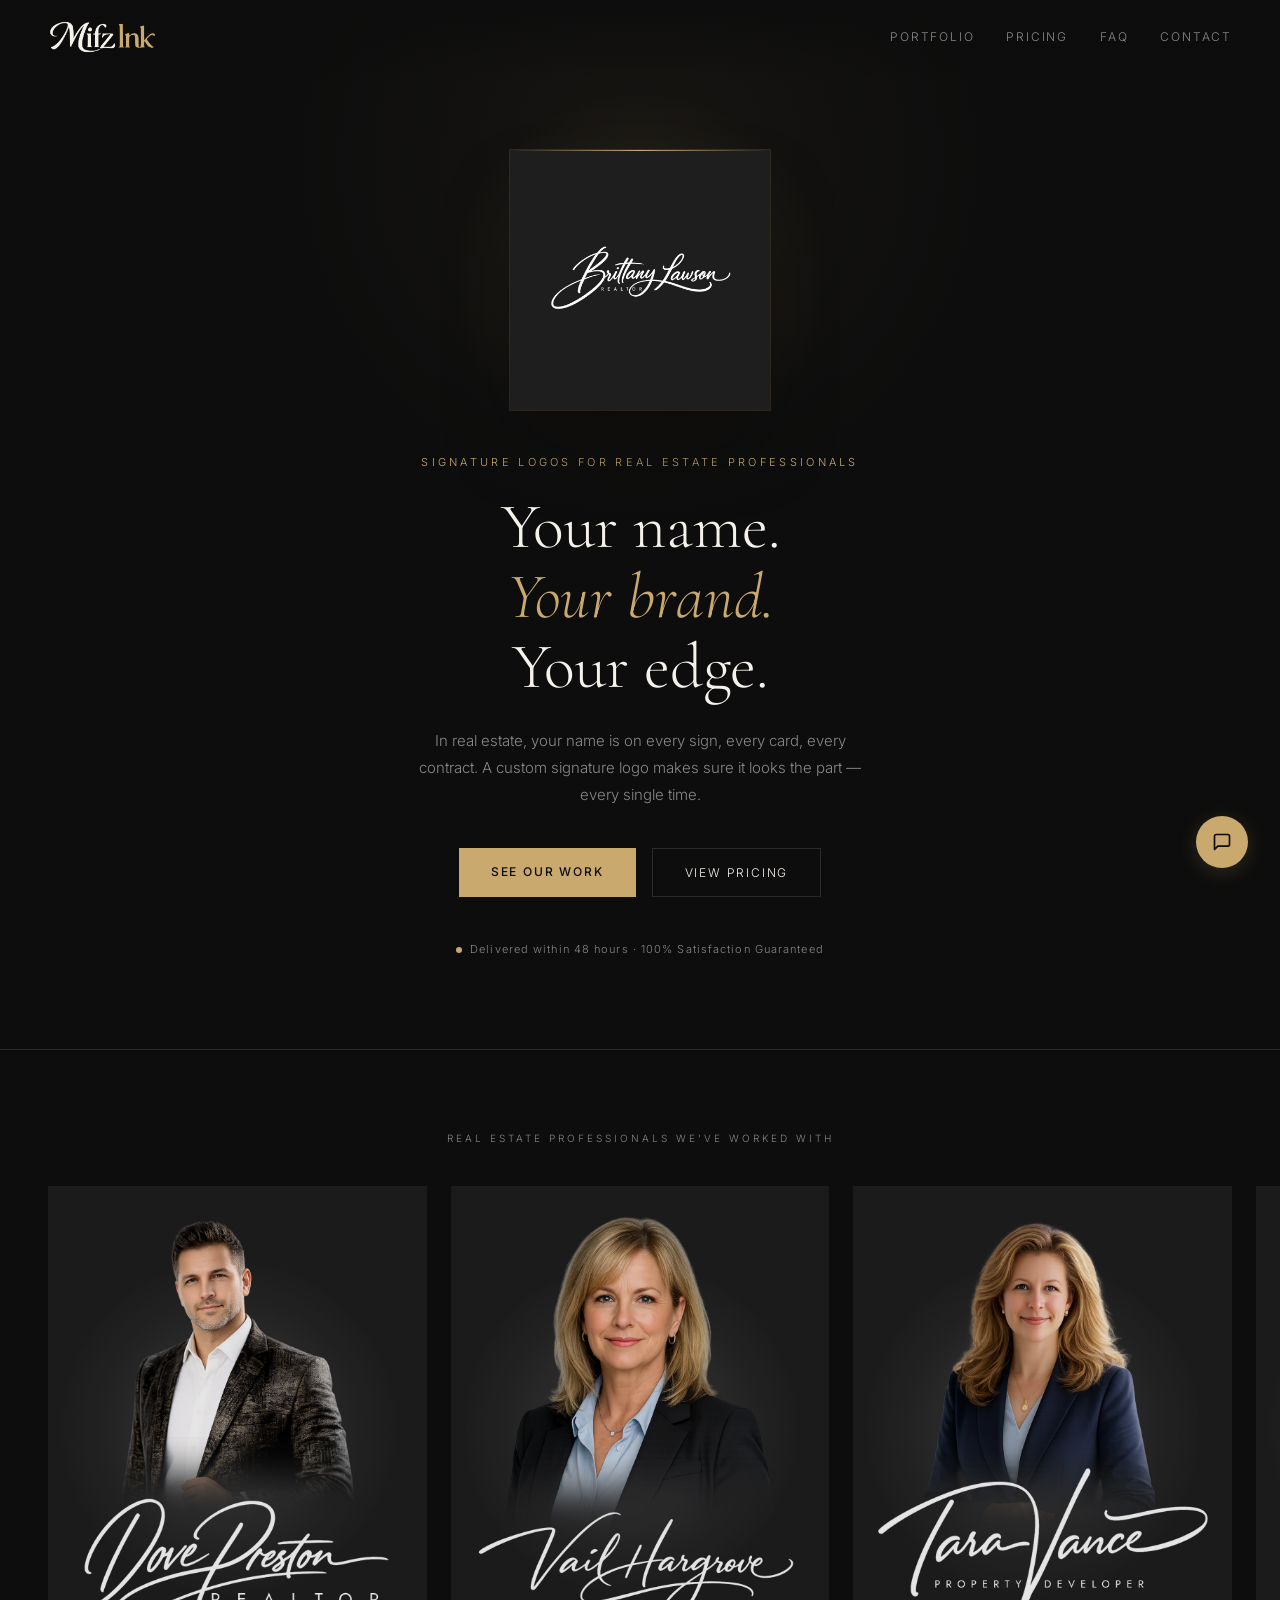
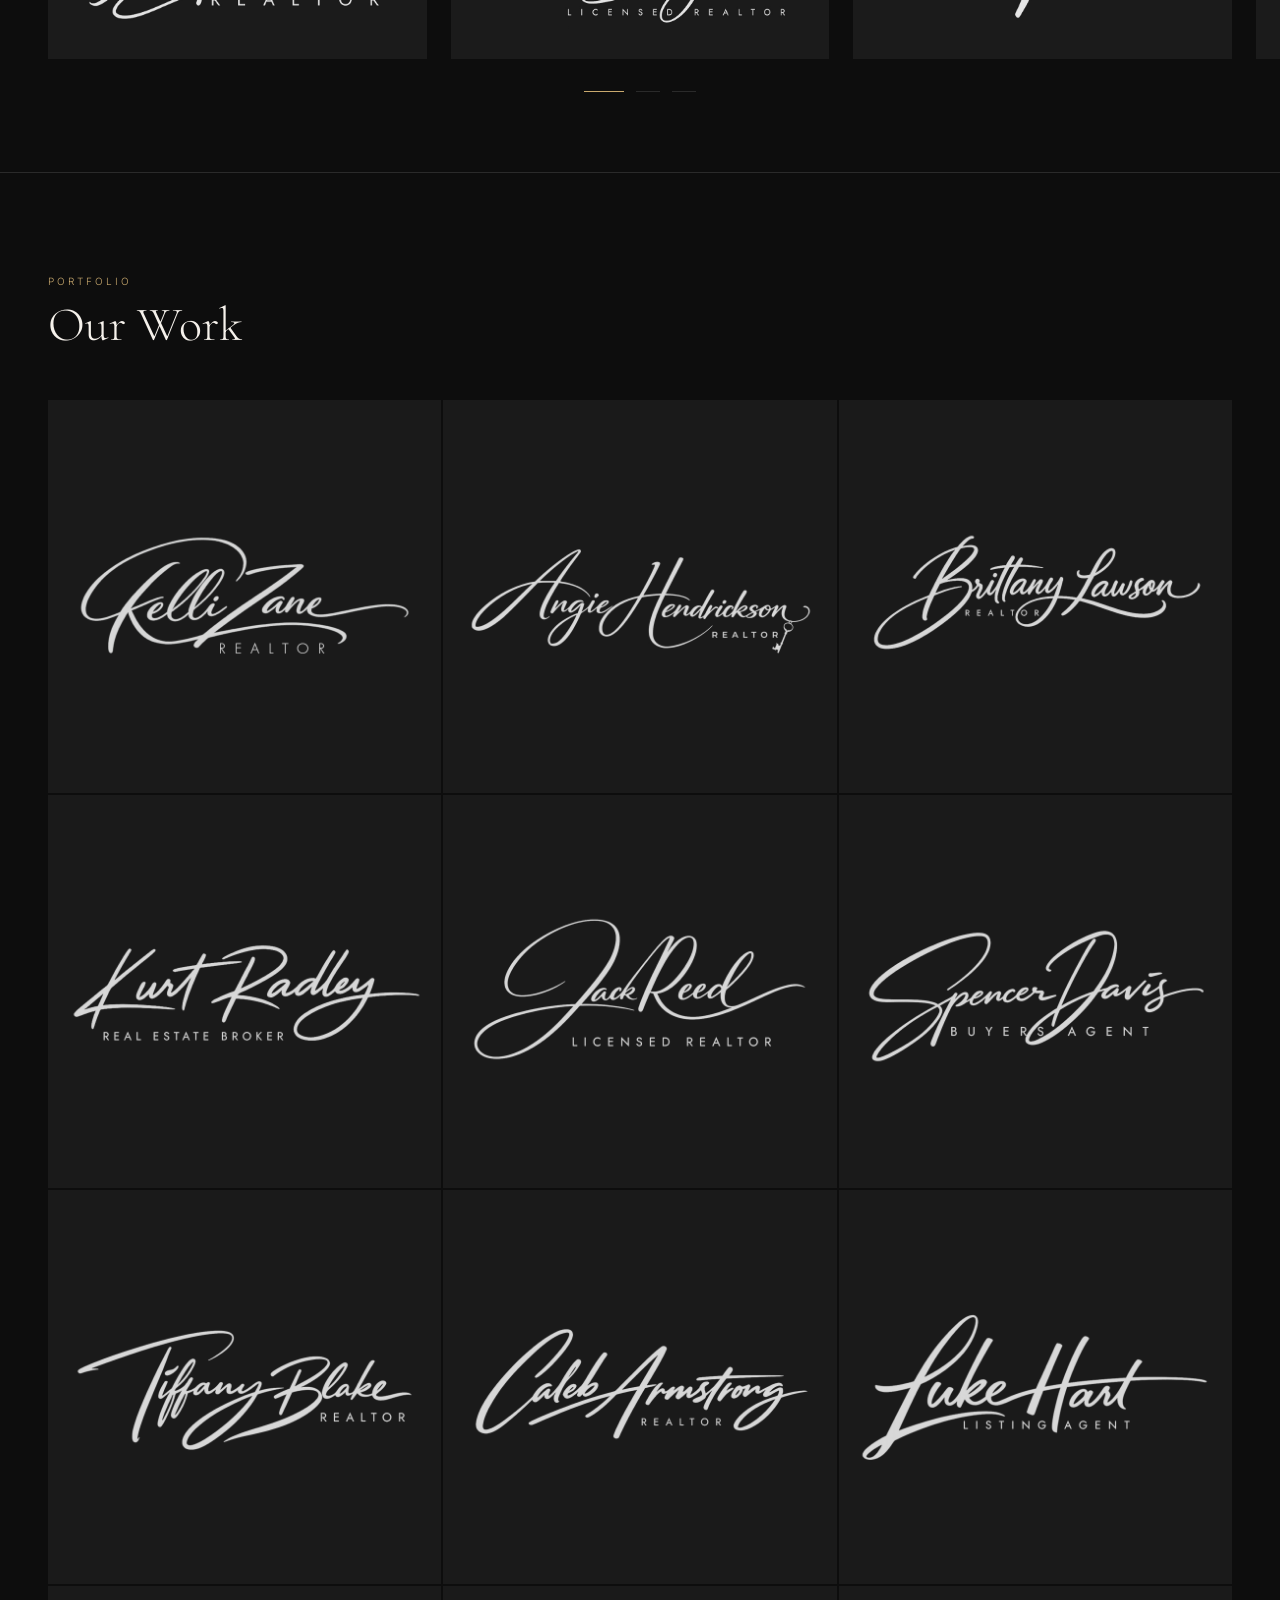
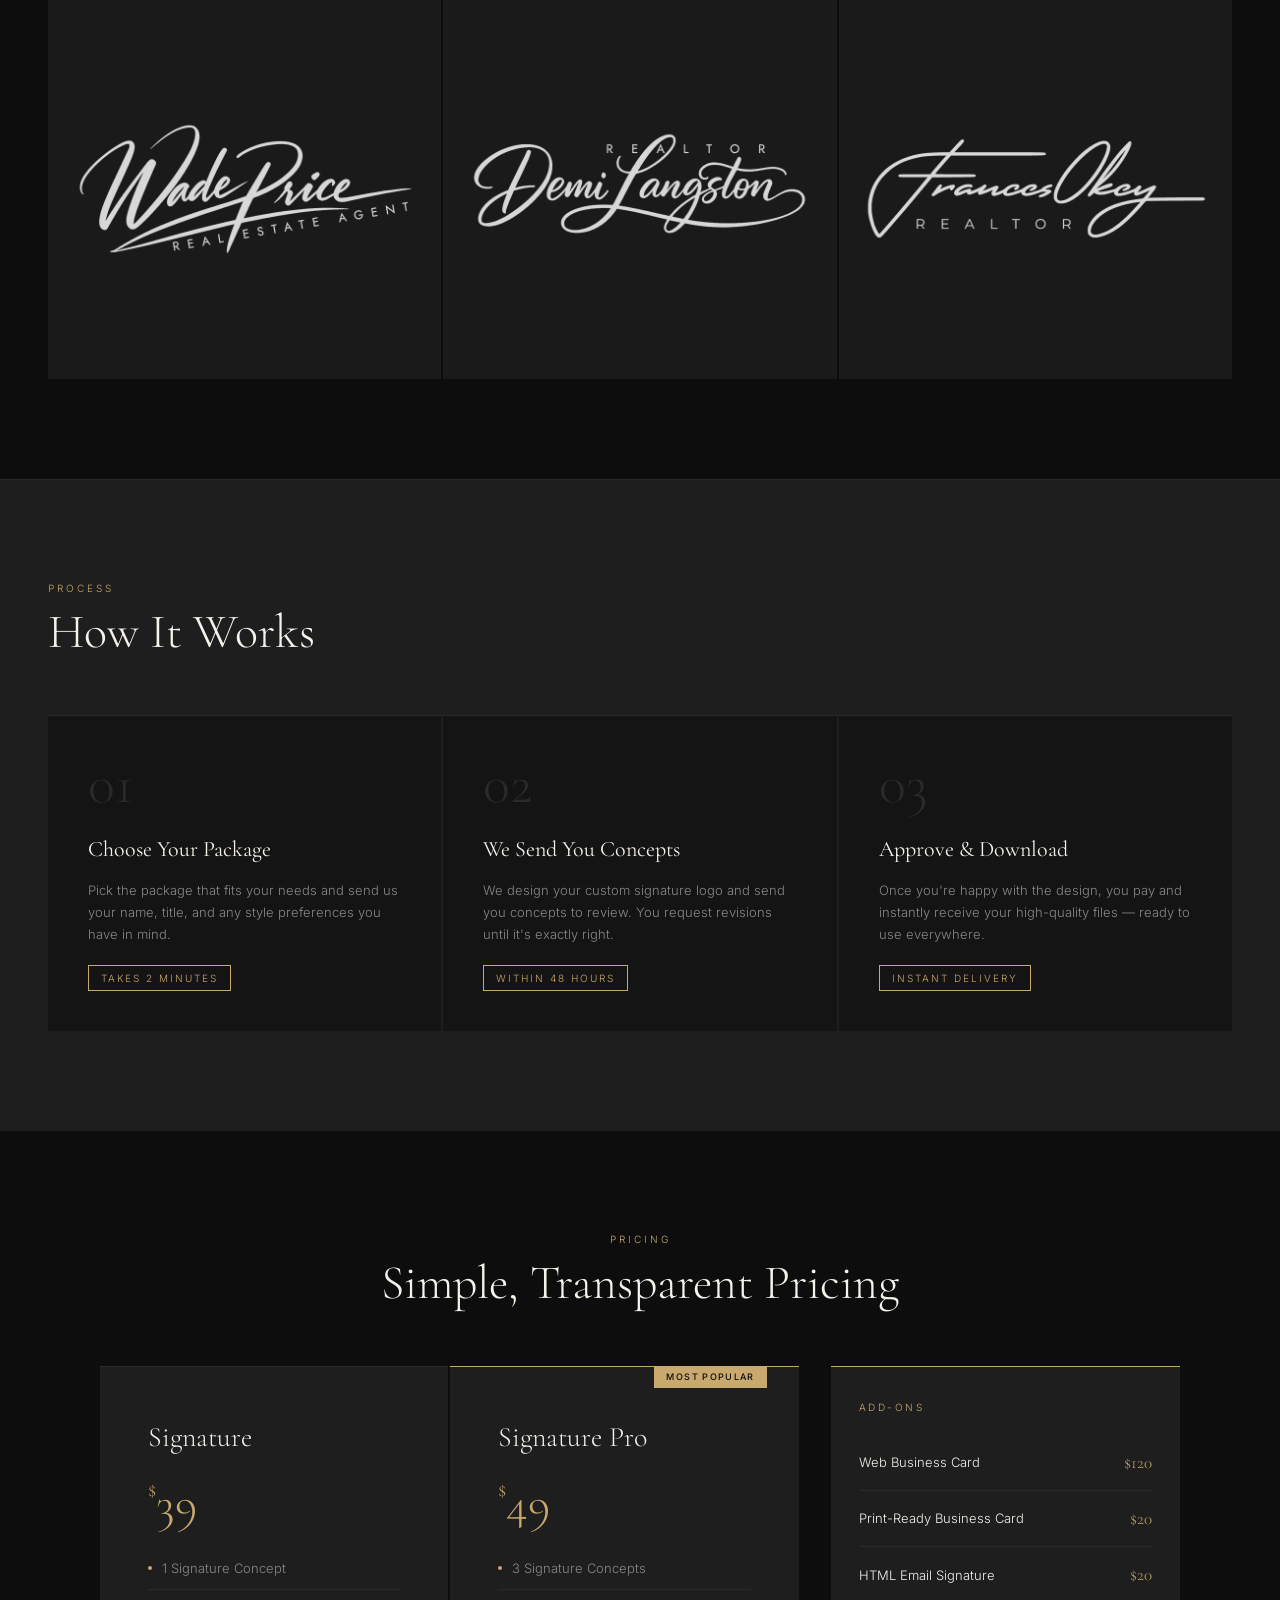
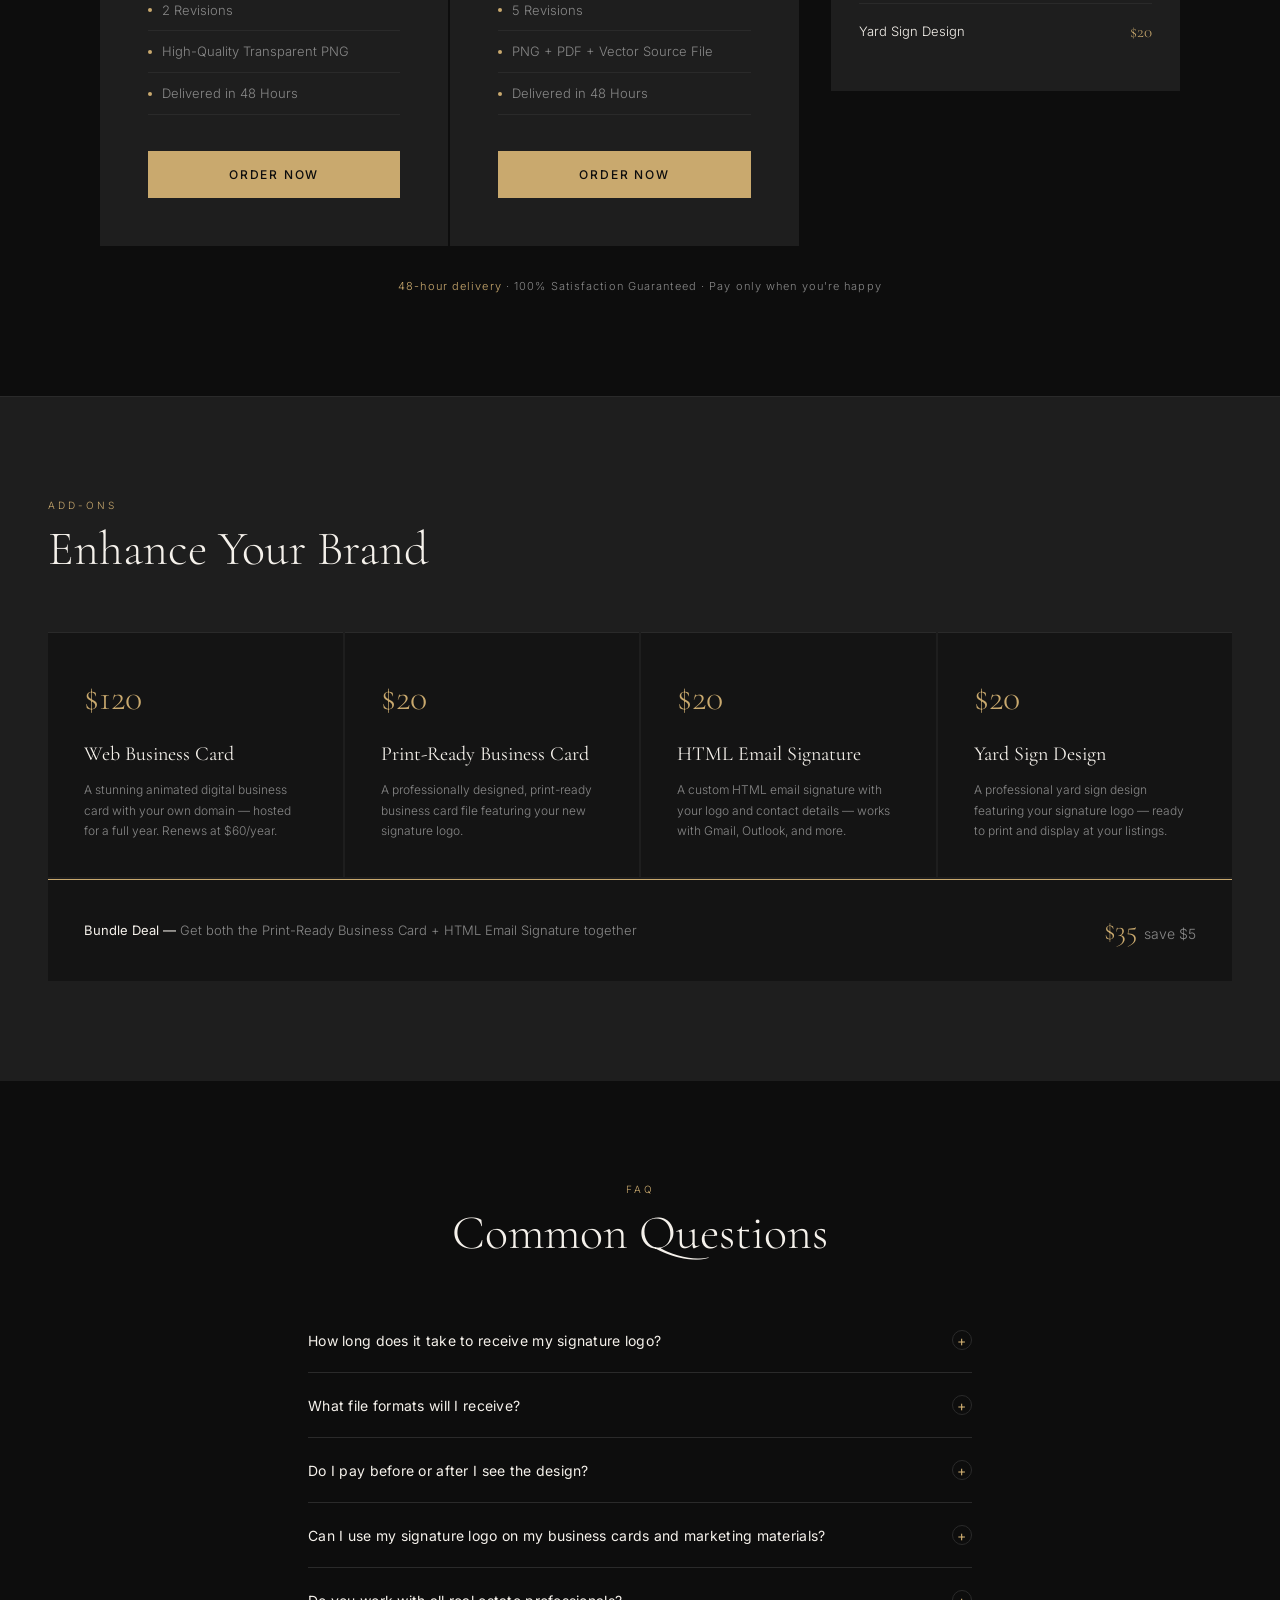
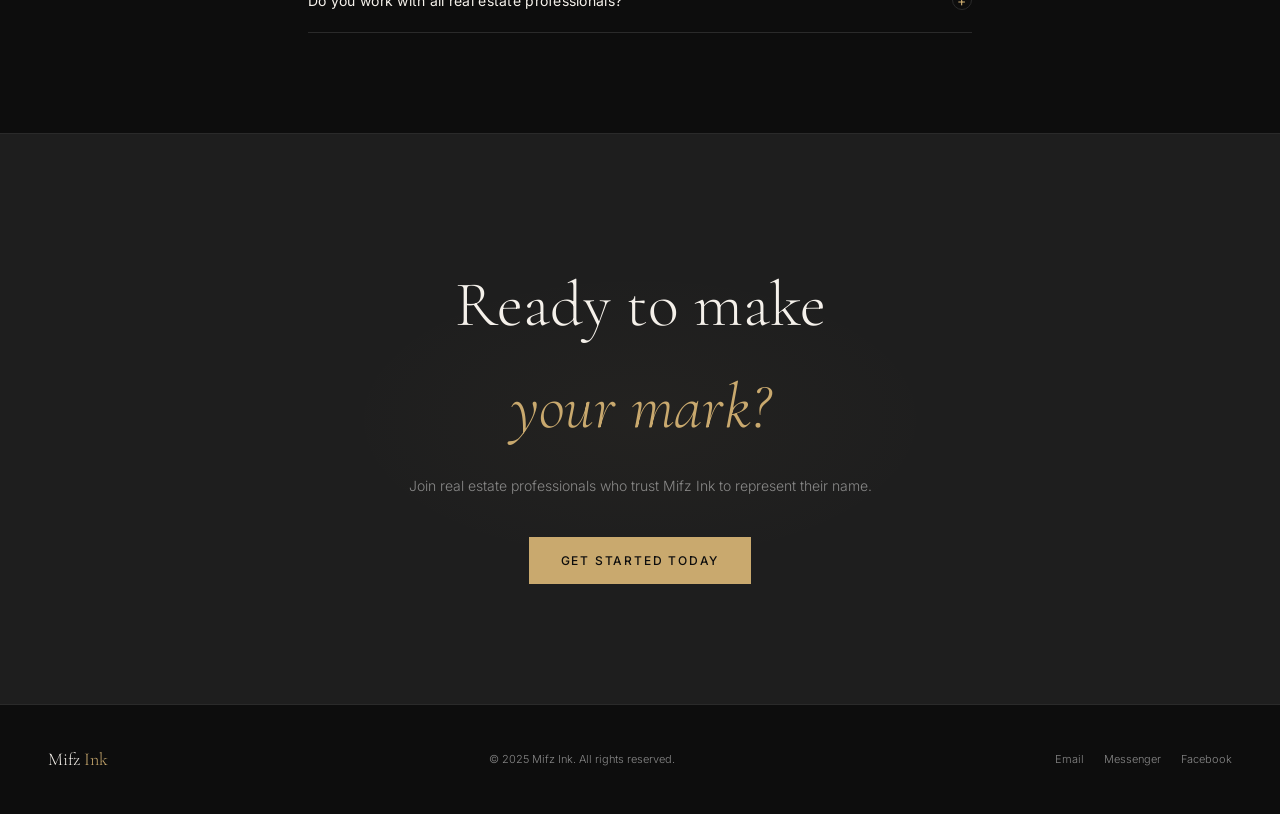
==== commit 62b85179: "Add files via upload" ====
--- a/index.html
+++ b/index.html
@@ -970,7 +970,7 @@
     <div class="packages-grid">
       <div class="package-card">
         <div class="package-name">Signature</div>
-        <div class="package-price"><sup>$</sup>30</div>
+        <div class="package-price"><sup>$</sup>39</div>
         <ul class="package-features">
           <li>1 Signature Concept</li>
           <li>2 Revisions</li>
@@ -982,7 +982,7 @@
       <div class="package-card featured">
         <div class="package-badge">Most Popular</div>
         <div class="package-name">Signature Pro</div>
-        <div class="package-price"><sup>$</sup>40</div>
+        <div class="package-price"><sup>$</sup>49</div>
         <ul class="package-features">
           <li>3 Signature Concepts</li>
           <li>5 Revisions</li>
@@ -994,7 +994,7 @@
     </div>
     <div class="addons-sidebar">
       <div class="addons-sidebar-title">Add-Ons</div>
-      <a href="#addons" class="addons-sidebar-item"><span>Web Business Card</span><span class="addons-sidebar-price">$100</span></a>
+      <a href="#addons" class="addons-sidebar-item"><span>Web Business Card</span><span class="addons-sidebar-price">$120</span></a>
       <a href="#addons" class="addons-sidebar-item"><span>Print-Ready Business Card</span><span class="addons-sidebar-price">$20</span></a>
       <a href="#addons" class="addons-sidebar-item"><span>HTML Email Signature</span><span class="addons-sidebar-price">$20</span></a>
       <a href="#addons" class="addons-sidebar-item"><span>Yard Sign Design</span><span class="addons-sidebar-price">$20</span></a>
@@ -1011,7 +1011,7 @@
   <h2 class="section-title">Enhance Your Brand</h2>
   <div class="addons-grid">
     <div class="addon-card">
-      <div class="addon-price">$100</div>
+      <div class="addon-price">$120</div>
       <div class="addon-name">Web Business Card</div>
       <p class="addon-desc">A stunning animated digital business card with your own domain — hosted for a full year. Renews at $60/year.</p>
     </div>
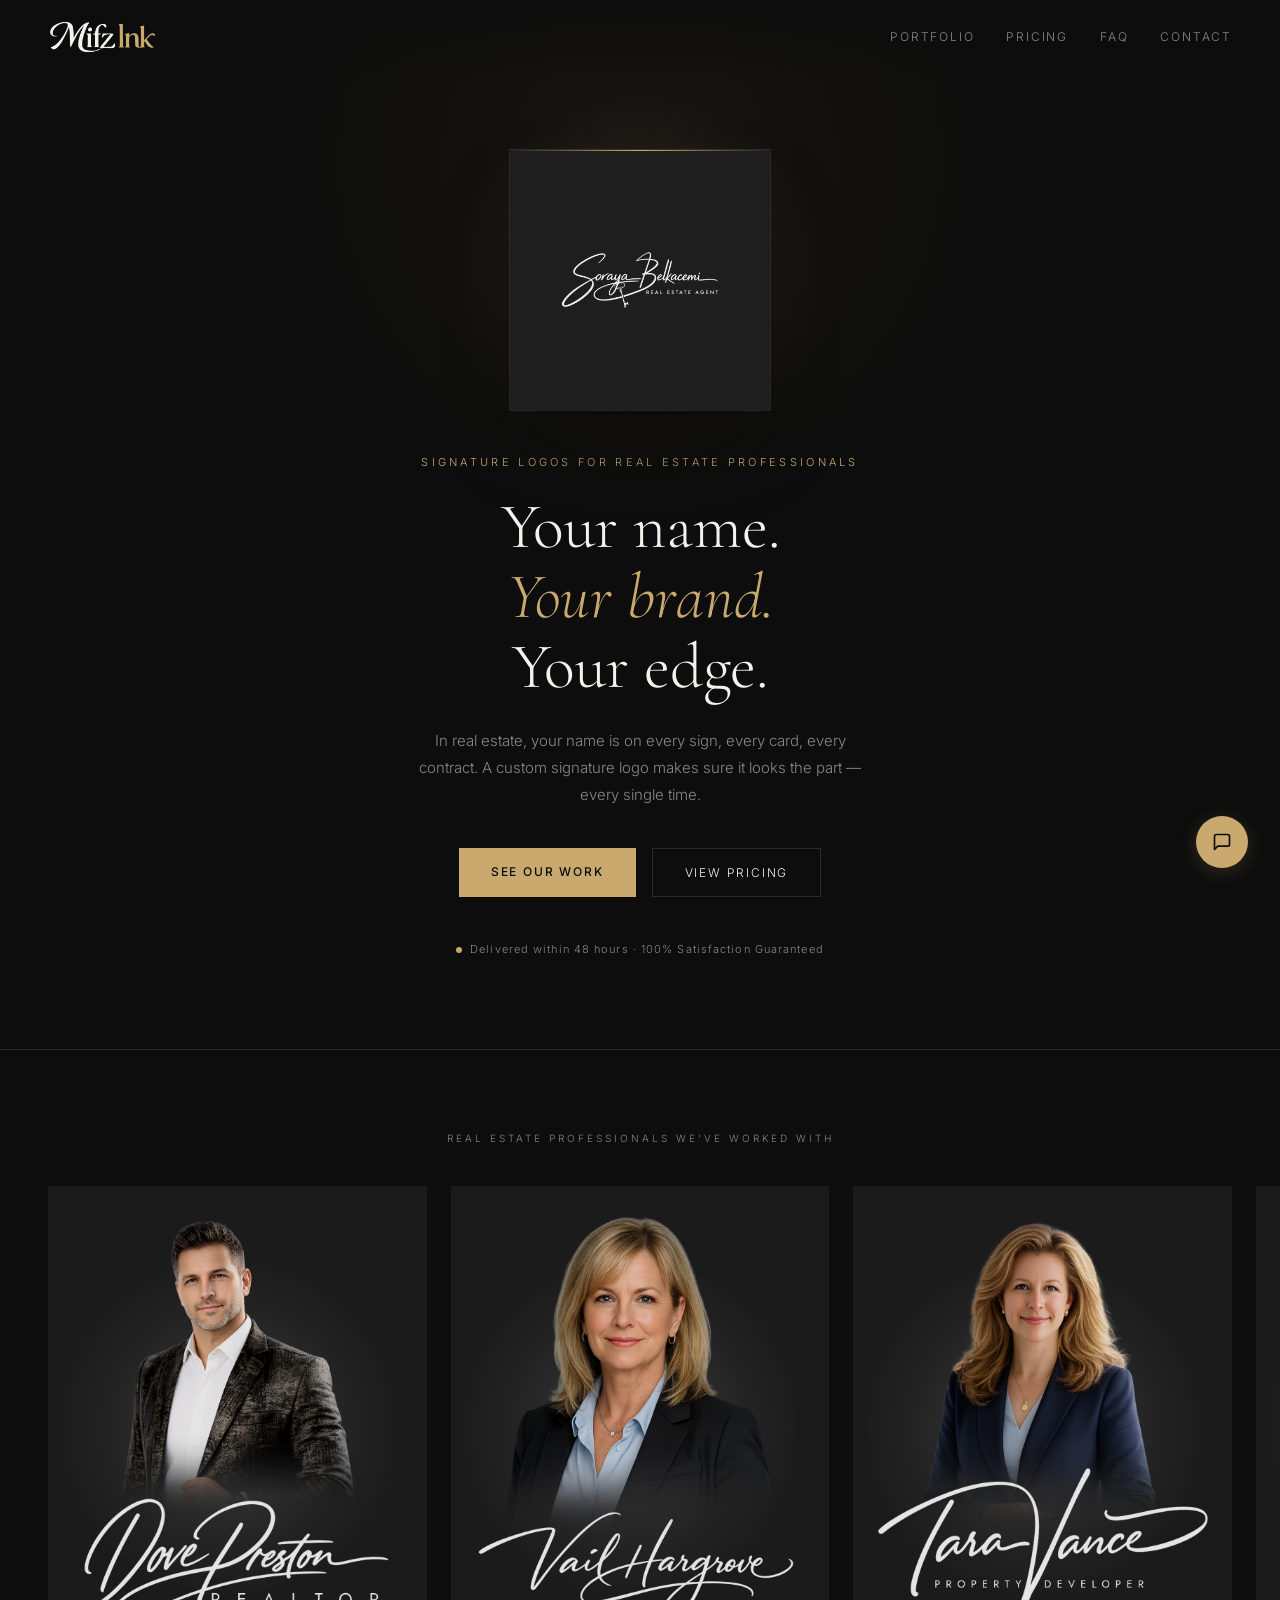
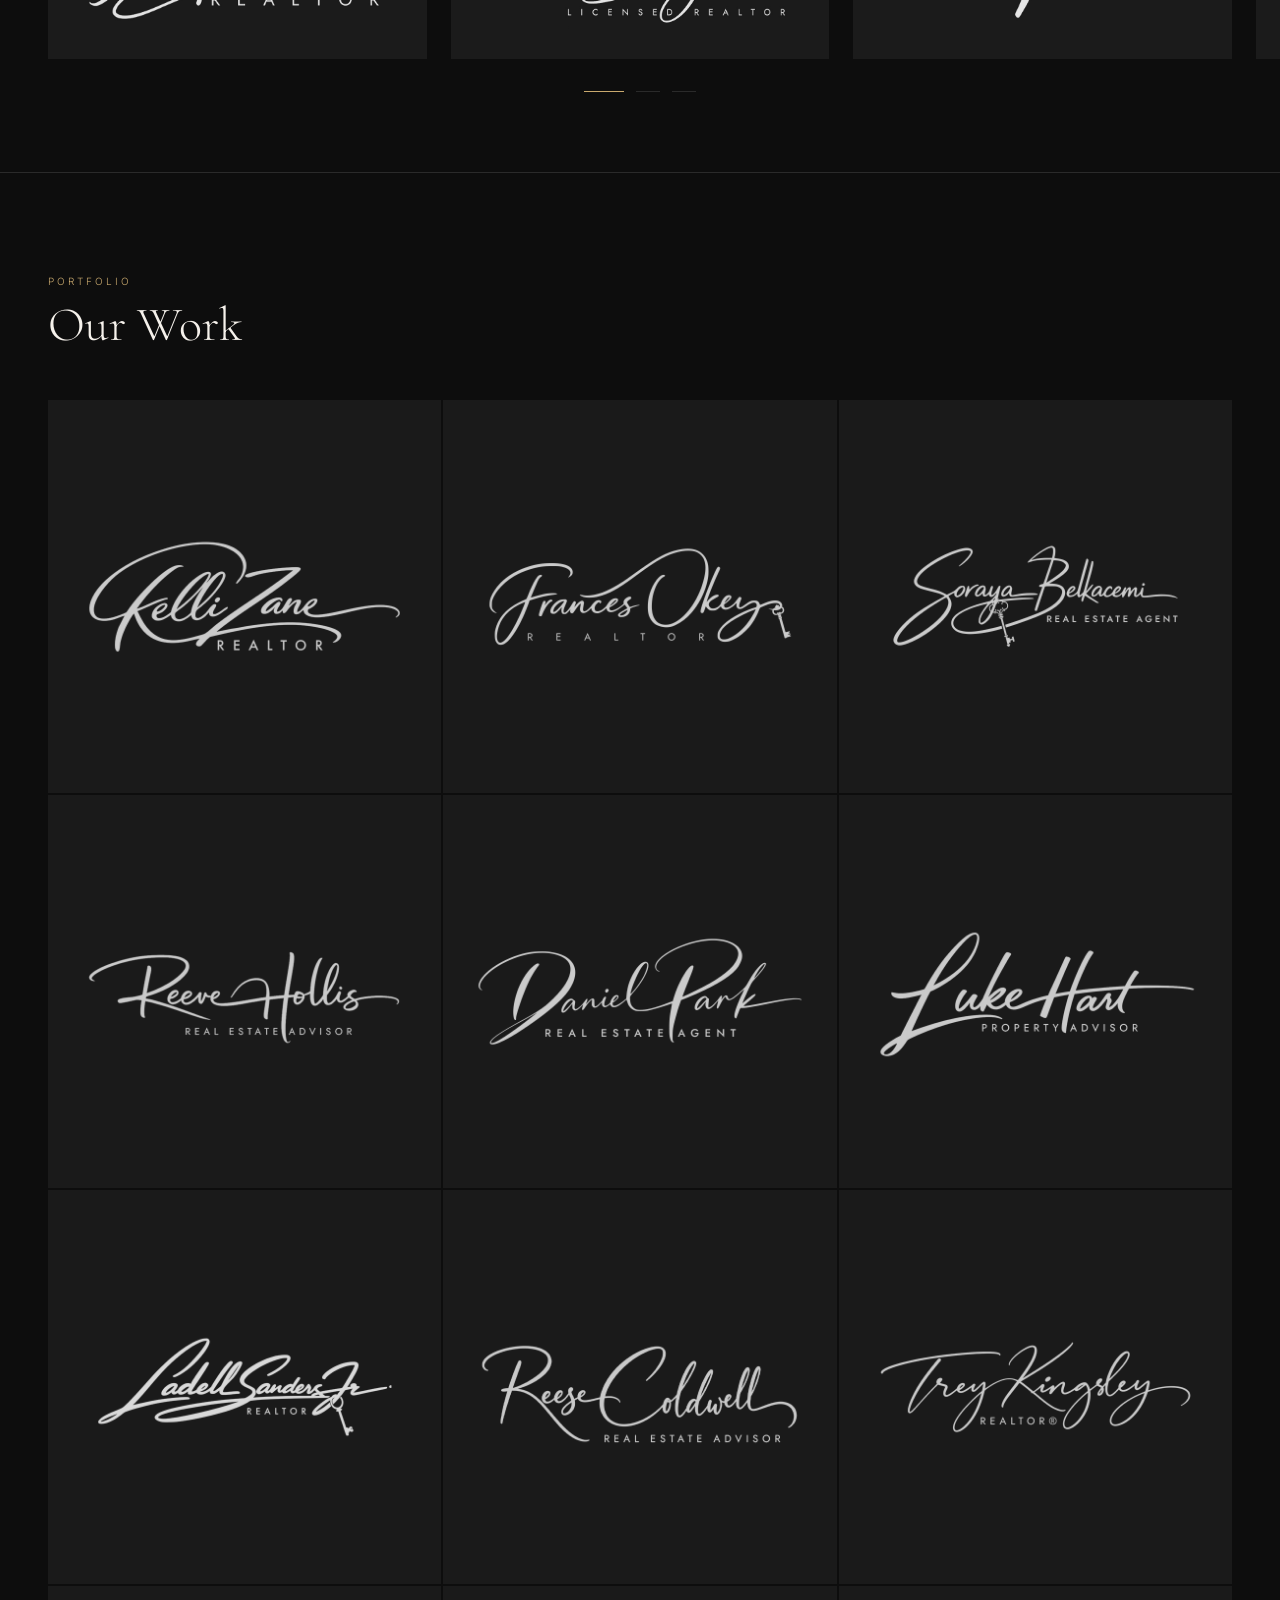
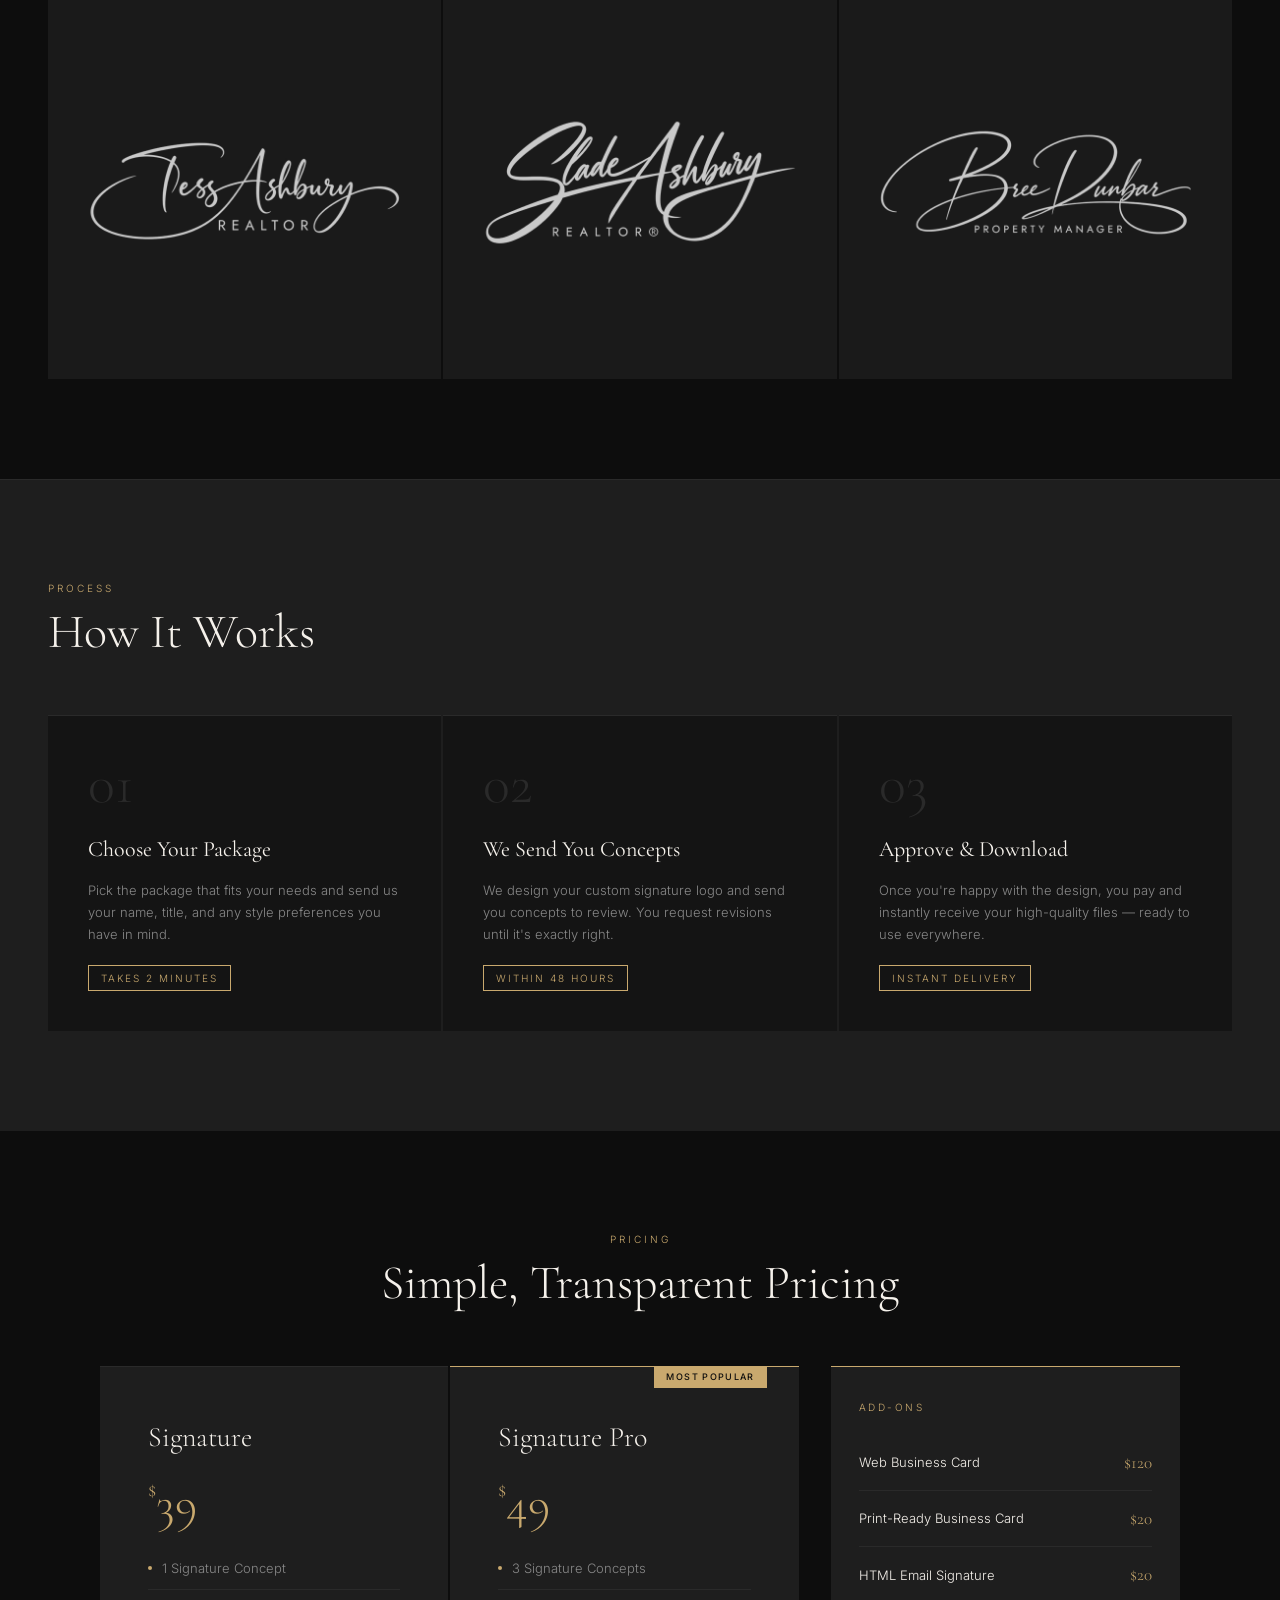
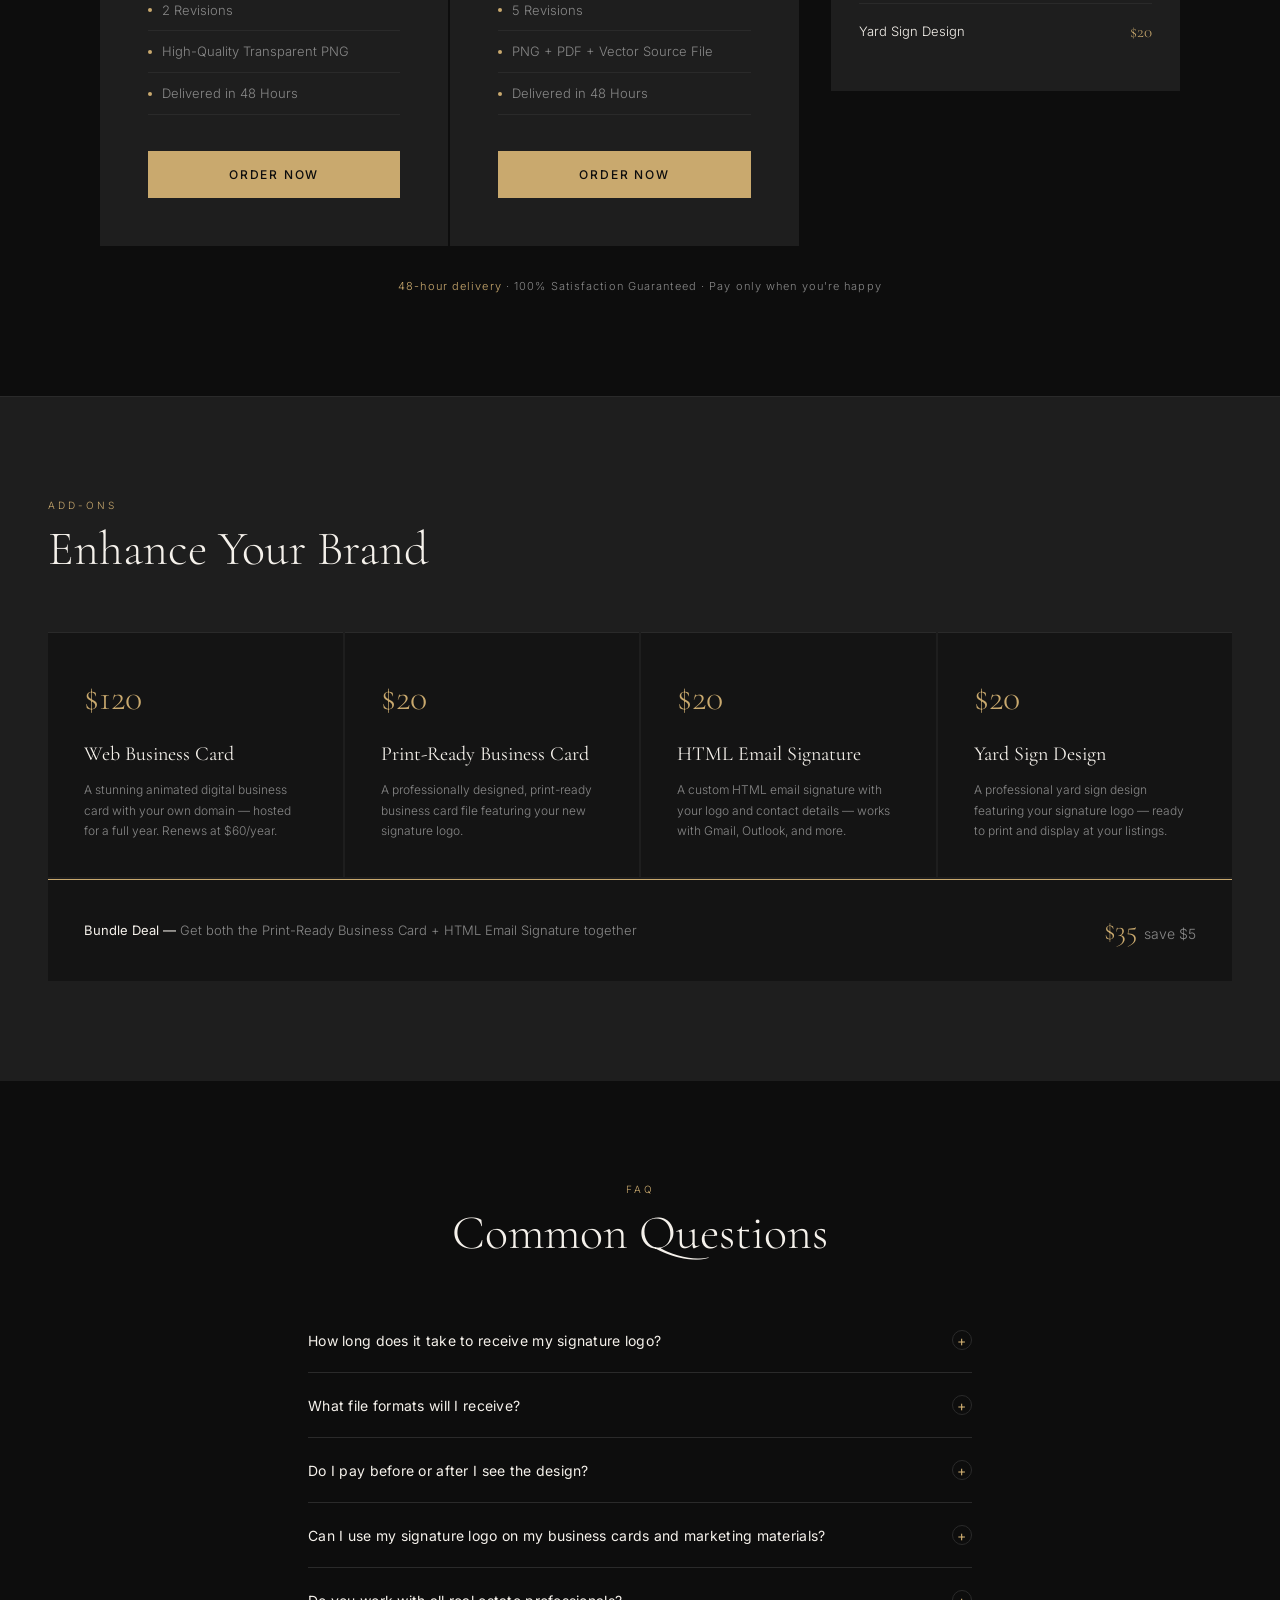
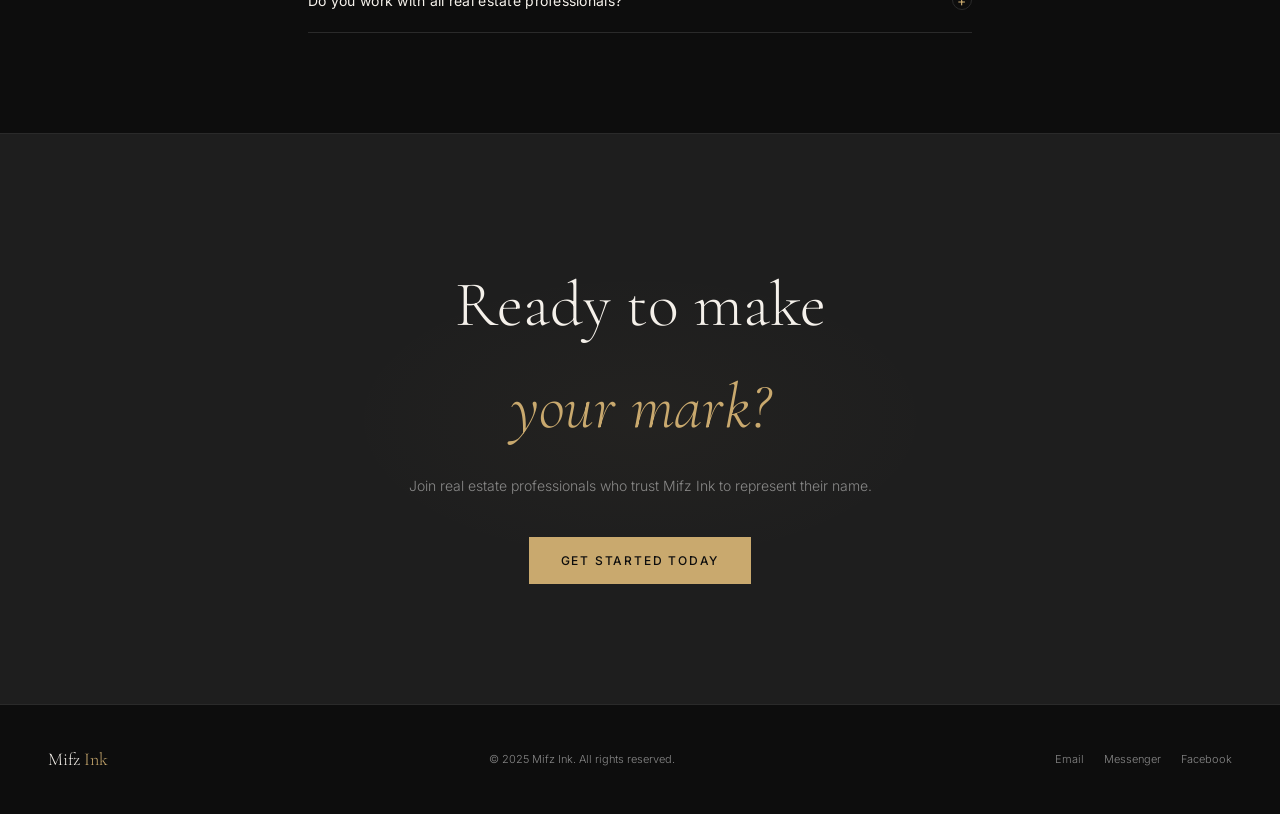
==== commit d28631eb: "Add files via upload" ====
--- a/index.html
+++ b/index.html
@@ -4,6 +4,25 @@
 <meta charset="UTF-8">
 <meta name="viewport" content="width=device-width, initial-scale=1.0">
 <title>Mifz Ink — Signature Logos for Real Estate Professionals</title>
+
+<!-- Favicon -->
+<link rel="icon" type="image/jpeg" href="portfolio/favicon.jpg">
+<link rel="apple-touch-icon" href="portfolio/favicon.jpg">
+
+<!-- Open Graph / Social share preview -->
+<meta property="og:title" content="Mifz Ink — Signature Logos for Real Estate Professionals">
+<meta property="og:description" content="Branding and design for Realtors — signature logos, web business cards, email signatures, and more.">
+<meta property="og:image" content="portfolio/og_image.jpg">
+<meta property="og:type" content="website">
+<meta property="og:url" content="https://mifzink.com">
+
+<!-- Twitter Card -->
+<meta name="twitter:card" content="summary_large_image">
+<meta name="twitter:title" content="Mifz Ink — Signature Logos for Real Estate Professionals">
+<meta name="twitter:description" content="Branding and design for Realtors — signature logos, web business cards, email signatures, and more.">
+<meta name="twitter:image" content="portfolio/og_image.jpg">
+
+
 <link href="https://fonts.googleapis.com/css2?family=Cormorant+Garamond:ital,wght@0,300;0,400;0,600;1,300;1,400&family=Inter:wght@300;400;500&display=swap" rel="stylesheet">
 <style>
 *, *::before, *::after { box-sizing: border-box; margin: 0; padding: 0; }
@@ -763,6 +782,83 @@
 .mobile-contact-btn.messenger { background: var(--gold); color: var(--black); }
 .mobile-contact-btn svg { width: 16px; height: 16px; flex-shrink: 0; }
 
+/* ── MOBILE NAV (HAMBURGER) ── */
+.nav-burger {
+  display: none;
+  width: 36px; height: 36px;
+  background: none;
+  border: none;
+  cursor: pointer;
+  flex-direction: column;
+  align-items: center;
+  justify-content: center;
+  gap: 5px;
+  padding: 0;
+}
+.nav-burger span {
+  display: block;
+  width: 22px; height: 1px;
+  background: var(--white);
+  transition: transform 0.3s, opacity 0.3s, background 0.3s;
+}
+.nav-burger.open span:nth-child(1) { transform: translateY(6px) rotate(45deg); background: var(--gold); }
+.nav-burger.open span:nth-child(2) { opacity: 0; }
+.nav-burger.open span:nth-child(3) { transform: translateY(-6px) rotate(-45deg); background: var(--gold); }
+
+.nav-mobile-dropdown {
+  position: fixed;
+  top: 0; left: 0; right: 0;
+  background: var(--charcoal);
+  border-bottom: 0.5px solid var(--border);
+  padding: 90px 24px 28px;
+  display: flex;
+  flex-direction: column;
+  gap: 4px;
+  transform: translateY(-100%);
+  opacity: 0;
+  transition: transform 0.35s cubic-bezier(0.16, 1, 0.3, 1), opacity 0.3s;
+  pointer-events: none;
+  z-index: 90;
+}
+.nav-mobile-dropdown.open {
+  transform: translateY(0);
+  opacity: 1;
+  pointer-events: all;
+}
+.nav-mobile-dropdown a {
+  color: var(--white);
+  text-decoration: none;
+  font-size: 15px;
+  letter-spacing: 0.05em;
+  padding: 16px 4px;
+  border-bottom: 0.5px solid var(--border);
+  transition: color 0.3s;
+}
+.nav-mobile-dropdown a:last-child { border-bottom: none; }
+.nav-mobile-dropdown a:hover { color: var(--gold); }
+
+/* ── MOBILE SLIDER (single card + arrows) ── */
+.slider-arrow {
+  display: none;
+  width: 36px; height: 36px;
+  border-radius: 50%;
+  border: 0.5px solid var(--border);
+  background: var(--charcoal);
+  color: var(--gold);
+  align-items: center;
+  justify-content: center;
+  cursor: pointer;
+  flex-shrink: 0;
+  transition: border-color 0.3s;
+  font-size: 16px;
+}
+.slider-arrow:hover { border-color: var(--gold); }
+.slider-mobile-wrap {
+  display: flex;
+  align-items: center;
+  gap: 12px;
+}
+
 /* ── RESPONSIVE ── */
 @media (max-width: 1200px) {
   .addons-grid { grid-template-columns: repeat(2, 1fr); }
@@ -770,6 +866,7 @@
 @media (max-width: 900px) {
   nav { padding: 16px 24px; }
   .nav-links { display: none; }
+  .nav-burger { display: flex; }
   .hero {
     padding: 110px 24px 70px;
     gap: 32px;
@@ -778,8 +875,13 @@
   .showcase-glow { width: 260px; }
   .hero-sub { margin: 0 auto 32px; }
   .hero-btns { justify-content: center; }
-  .slider-track { padding: 0 24px; }
-  .slide-item { width: calc(80% - 12px); }
+
+  /* Mobile slider: single card + arrows */
+  .slider-mobile-wrap { padding: 0 20px; }
+  .slider-arrow { display: flex; }
+  .slider-track { padding: 0; gap: 0; }
+  .slide-item { width: 100%; }
+
   .portfolio-section { padding: 60px 24px; }
   .portfolio-grid { grid-template-columns: repeat(2, 1fr); }
   .portfolio-hidden { display: none !important; }
@@ -793,7 +895,13 @@
   .addons-grid { grid-template-columns: 1fr; }
   .faq-section { padding: 60px 24px; }
   .cta-section { padding: 80px 24px; }
-  footer { padding: 28px 24px; flex-direction: column; align-items: flex-start; }
+  footer {
+    padding: 28px 24px;
+    flex-direction: column;
+    align-items: center;
+    text-align: center;
+  }
+  .footer-links { justify-content: center; }
   .fab { display: none; }
   .mobile-contact-bar { display: grid; }
   body { padding-bottom: 56px; }
@@ -817,7 +925,18 @@
     <a href="#faq">FAQ</a>
     <a href="mailto:mifzink@gmail.com">Contact</a>
   </div>
+  <button class="nav-burger" id="navBurger" onclick="toggleMobileNav()" aria-label="Menu">
+    <span></span><span></span><span></span>
+  </button>
 </nav>
+
+<!-- MOBILE NAV DROPDOWN -->
+<div class="nav-mobile-dropdown" id="navMobileDropdown">
+  <a href="#portfolio" onclick="closeMobileNav()">Portfolio</a>
+  <a href="#packages" onclick="closeMobileNav()">Pricing</a>
+  <a href="#faq" onclick="closeMobileNav()">FAQ</a>
+  <a href="mailto:mifzink@gmail.com" onclick="closeMobileNav()">Contact</a>
+</div>
 
 <!-- HERO -->
 <section class="hero">
@@ -846,37 +965,43 @@
 <!-- SLIDER -->
 <section class="slider-section">
   <div class="slider-label">Real Estate Professionals We've Worked With</div>
-  <div class="slider-track" id="sliderTrack">
-    <div class="slide-item">
-      <picture>
-        <source srcset="portfolio/Slide_01.jpg" type="image/jpeg">
-        <img src="portfolio/Slide_01.jpg" alt="Signature Logo Sample 1" loading="lazy">
-      </picture>
-    </div>
-    <div class="slide-item">
-      <picture>
-        <source srcset="portfolio/Slide_02.jpg" type="image/jpeg">
-        <img src="portfolio/Slide_02.jpg" alt="Signature Logo Sample 2" loading="lazy">
-      </picture>
-    </div>
-    <div class="slide-item">
-      <picture>
-        <source srcset="portfolio/Slide_03.jpg" type="image/jpeg">
-        <img src="portfolio/Slide_03.jpg" alt="Signature Logo Sample 3" loading="lazy">
-      </picture>
-    </div>
-    <div class="slide-item">
-      <picture>
-        <source srcset="portfolio/Slide_04.jpg" type="image/jpeg">
-        <img src="portfolio/Slide_04.jpg" alt="Signature Logo Sample 4" loading="lazy">
-      </picture>
-    </div>
-    <div class="slide-item">
-      <picture>
-        <source srcset="portfolio/Slide_05.jpg" type="image/jpeg">
-        <img src="portfolio/Slide_05.jpg" alt="Signature Logo Sample 5" loading="lazy">
-      </picture>
-    </div>
+  <div class="slider-mobile-wrap">
+    <button class="slider-arrow" onclick="slidePrev()" aria-label="Previous">&#8249;</button>
+    <div style="overflow:hidden;flex:1;">
+      <div class="slider-track" id="sliderTrack">
+        <div class="slide-item">
+          <picture>
+            <source srcset="portfolio/Slide_01.jpg" type="image/jpeg">
+            <img src="portfolio/Slide_01.jpg" alt="Signature Logo Sample 1" loading="lazy">
+          </picture>
+        </div>
+        <div class="slide-item">
+          <picture>
+            <source srcset="portfolio/Slide_02.jpg" type="image/jpeg">
+            <img src="portfolio/Slide_02.jpg" alt="Signature Logo Sample 2" loading="lazy">
+          </picture>
+        </div>
+        <div class="slide-item">
+          <picture>
+            <source srcset="portfolio/Slide_03.jpg" type="image/jpeg">
+            <img src="portfolio/Slide_03.jpg" alt="Signature Logo Sample 3" loading="lazy">
+          </picture>
+        </div>
+        <div class="slide-item">
+          <picture>
+            <source srcset="portfolio/Slide_04.jpg" type="image/jpeg">
+            <img src="portfolio/Slide_04.jpg" alt="Signature Logo Sample 4" loading="lazy">
+          </picture>
+        </div>
+        <div class="slide-item">
+          <picture>
+            <source srcset="portfolio/Slide_05.jpg" type="image/jpeg">
+            <img src="portfolio/Slide_05.jpg" alt="Signature Logo Sample 5" loading="lazy">
+          </picture>
+        </div>
+      </div>
+    </div>
+    <button class="slider-arrow" onclick="slideNext()" aria-label="Next">&#8250;</button>
   </div>
   <div class="slider-controls">
     <button class="slider-dot active" onclick="goSlide(0)"></button>
@@ -1148,20 +1273,56 @@
 
 // Slider
 let currentSlide = 0;
+let sliderTimer = null;
 const track = document.getElementById('sliderTrack');
 const dots = document.querySelectorAll('.slider-dot');
+const totalSlideItems = 5;
+
+function isMobileSlider() {
+  return window.innerWidth <= 900;
+}
+
+function slideCount() {
+  return isMobileSlider() ? totalSlideItems : 3;
+}
 
 function goSlide(index) {
-  currentSlide = index;
-  const itemWidth = track.children[0].offsetWidth + 24;
-  track.style.transform = `translateX(-${index * itemWidth}px)`;
-  dots.forEach((d, i) => d.classList.toggle('active', i === index));
-}
-
-// Auto-slide
-setInterval(() => {
-  goSlide((currentSlide + 1) % 3);
-}, 3500);
+  const count = slideCount();
+  currentSlide = ((index % count) + count) % count;
+  const itemWidth = track.children[0].offsetWidth + (isMobileSlider() ? 0 : 24);
+  track.style.transform = `translateX(-${currentSlide * itemWidth}px)`;
+  if (!isMobileSlider()) {
+    dots.forEach((d, i) => d.classList.toggle('active', i === currentSlide));
+  } else {
+    dots.forEach((d, i) => d.classList.toggle('active', i === (currentSlide % 3)));
+  }
+}
+
+function slideNext() {
+  goSlide(currentSlide + 1);
+  resetSliderTimer();
+}
+function slidePrev() {
+  goSlide(currentSlide - 1);
+  resetSliderTimer();
+}
+
+function startSliderTimer() {
+  sliderTimer = setInterval(() => {
+    goSlide(currentSlide + 1);
+  }, 3500);
+}
+function resetSliderTimer() {
+  clearInterval(sliderTimer);
+  startSliderTimer();
+}
+
+window.addEventListener('resize', () => {
+  currentSlide = 0;
+  goSlide(0);
+});
+
+startSliderTimer();
 
 // Portfolio Load More (mobile)
 function loadMore() {
@@ -1199,6 +1360,16 @@
   const fab = document.getElementById('fab');
   if (!fab.contains(e.target)) fab.classList.remove('open');
 });
+
+// Mobile Nav (hamburger dropdown)
+function toggleMobileNav() {
+  document.getElementById('navBurger').classList.toggle('open');
+  document.getElementById('navMobileDropdown').classList.toggle('open');
+}
+function closeMobileNav() {
+  document.getElementById('navBurger').classList.remove('open');
+  document.getElementById('navMobileDropdown').classList.remove('open');
+}
 </script>
 
 </body>
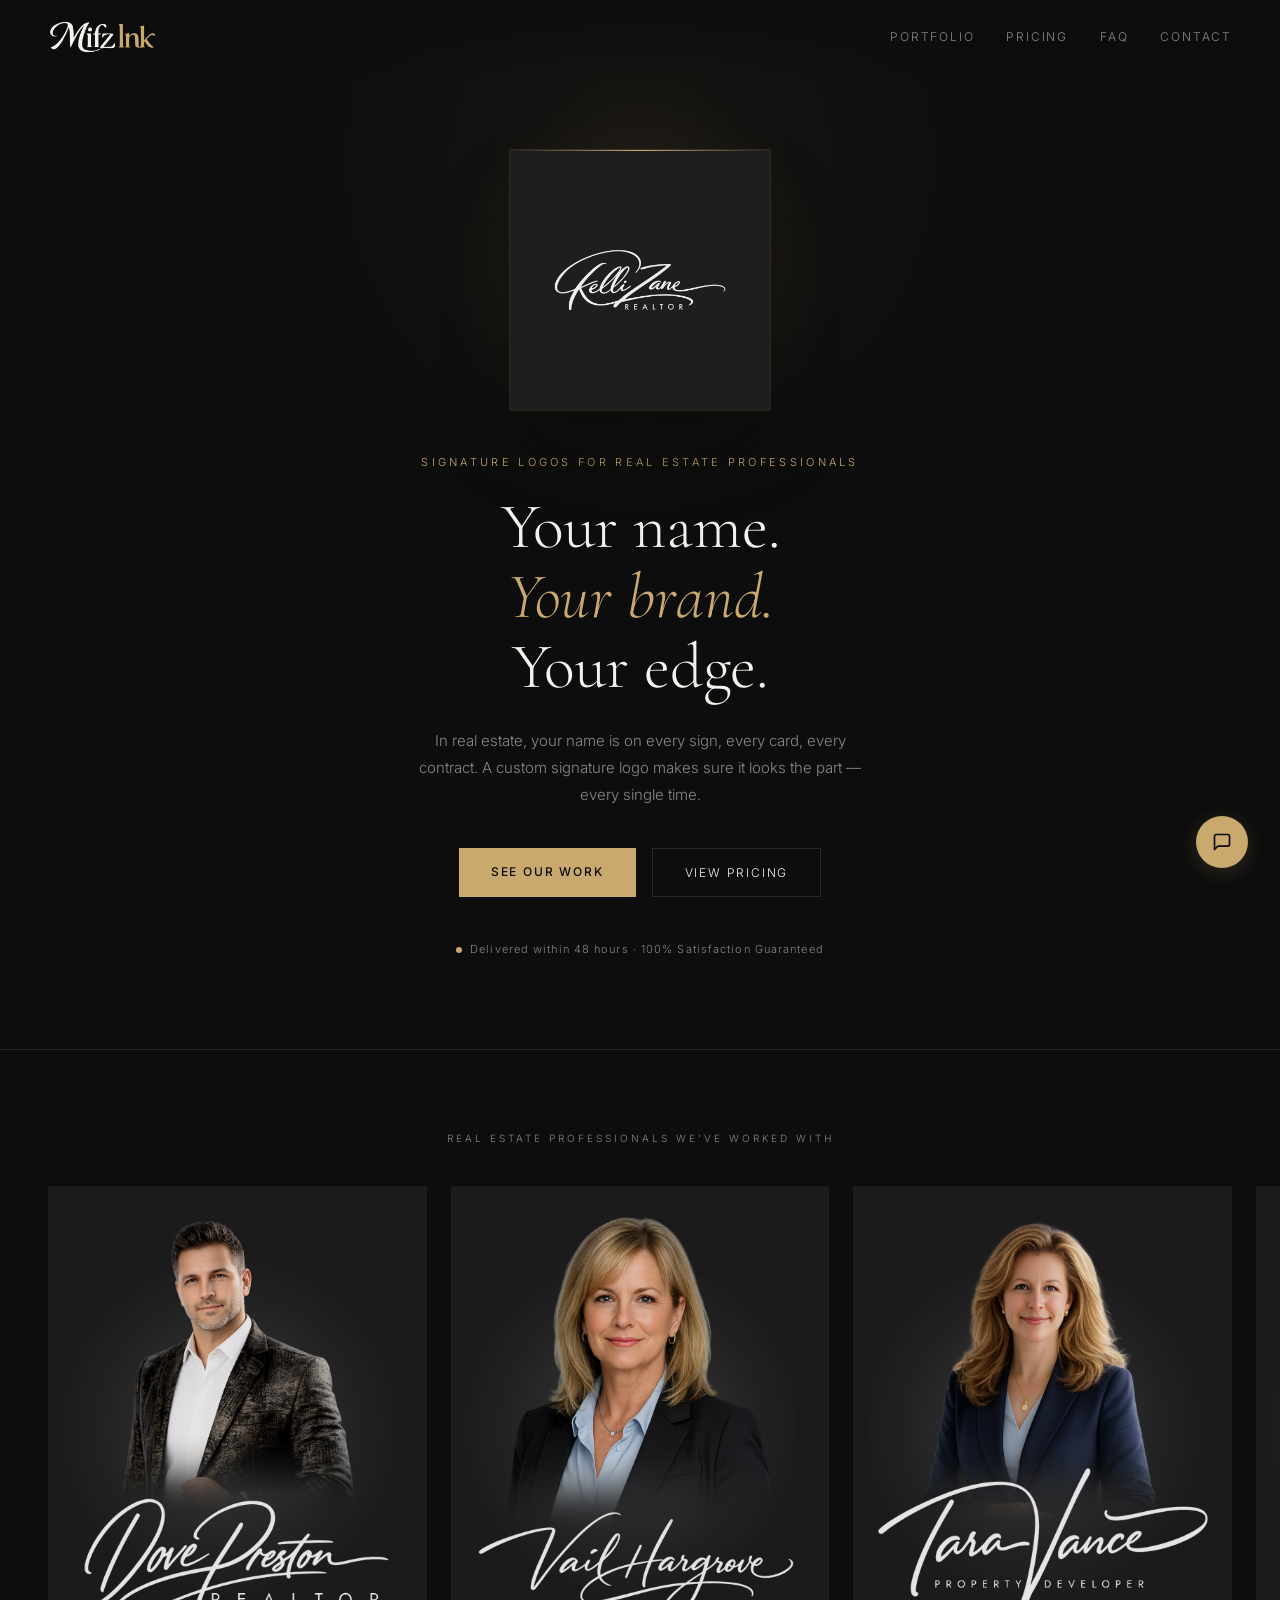
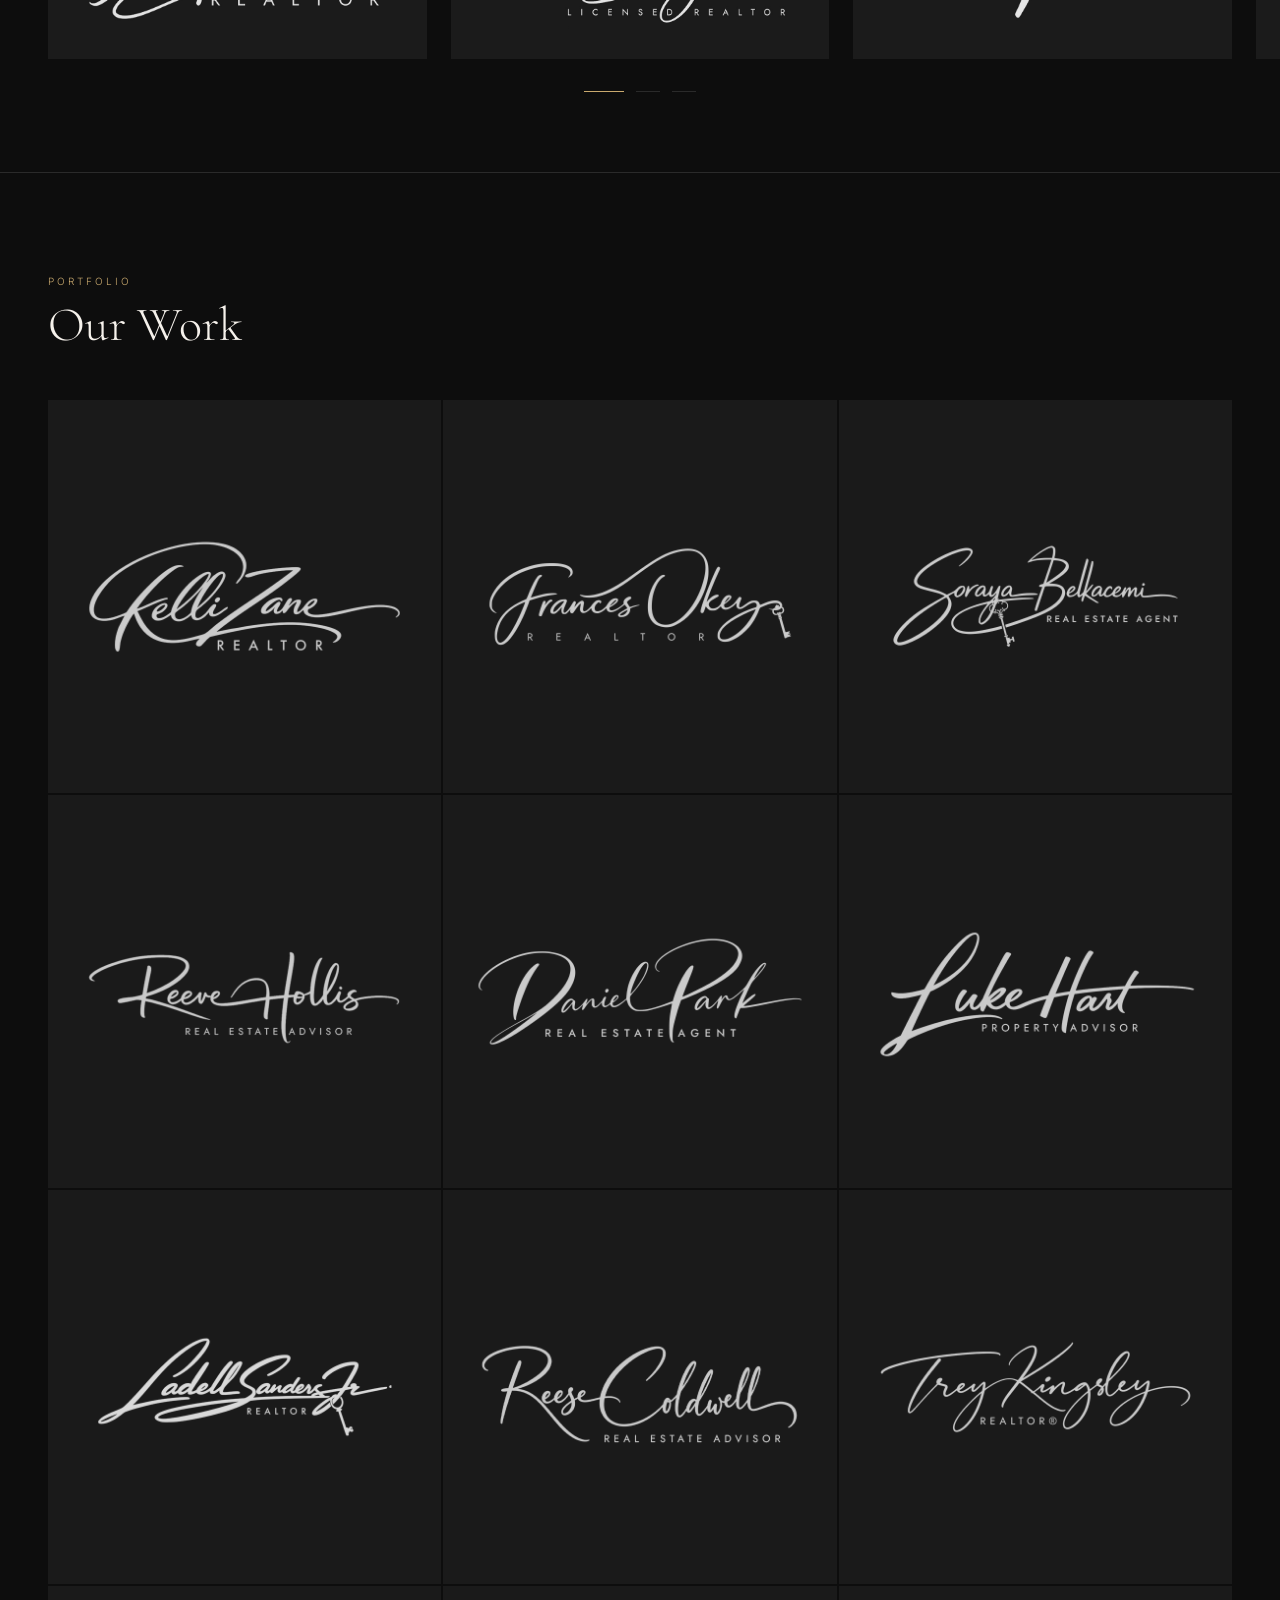
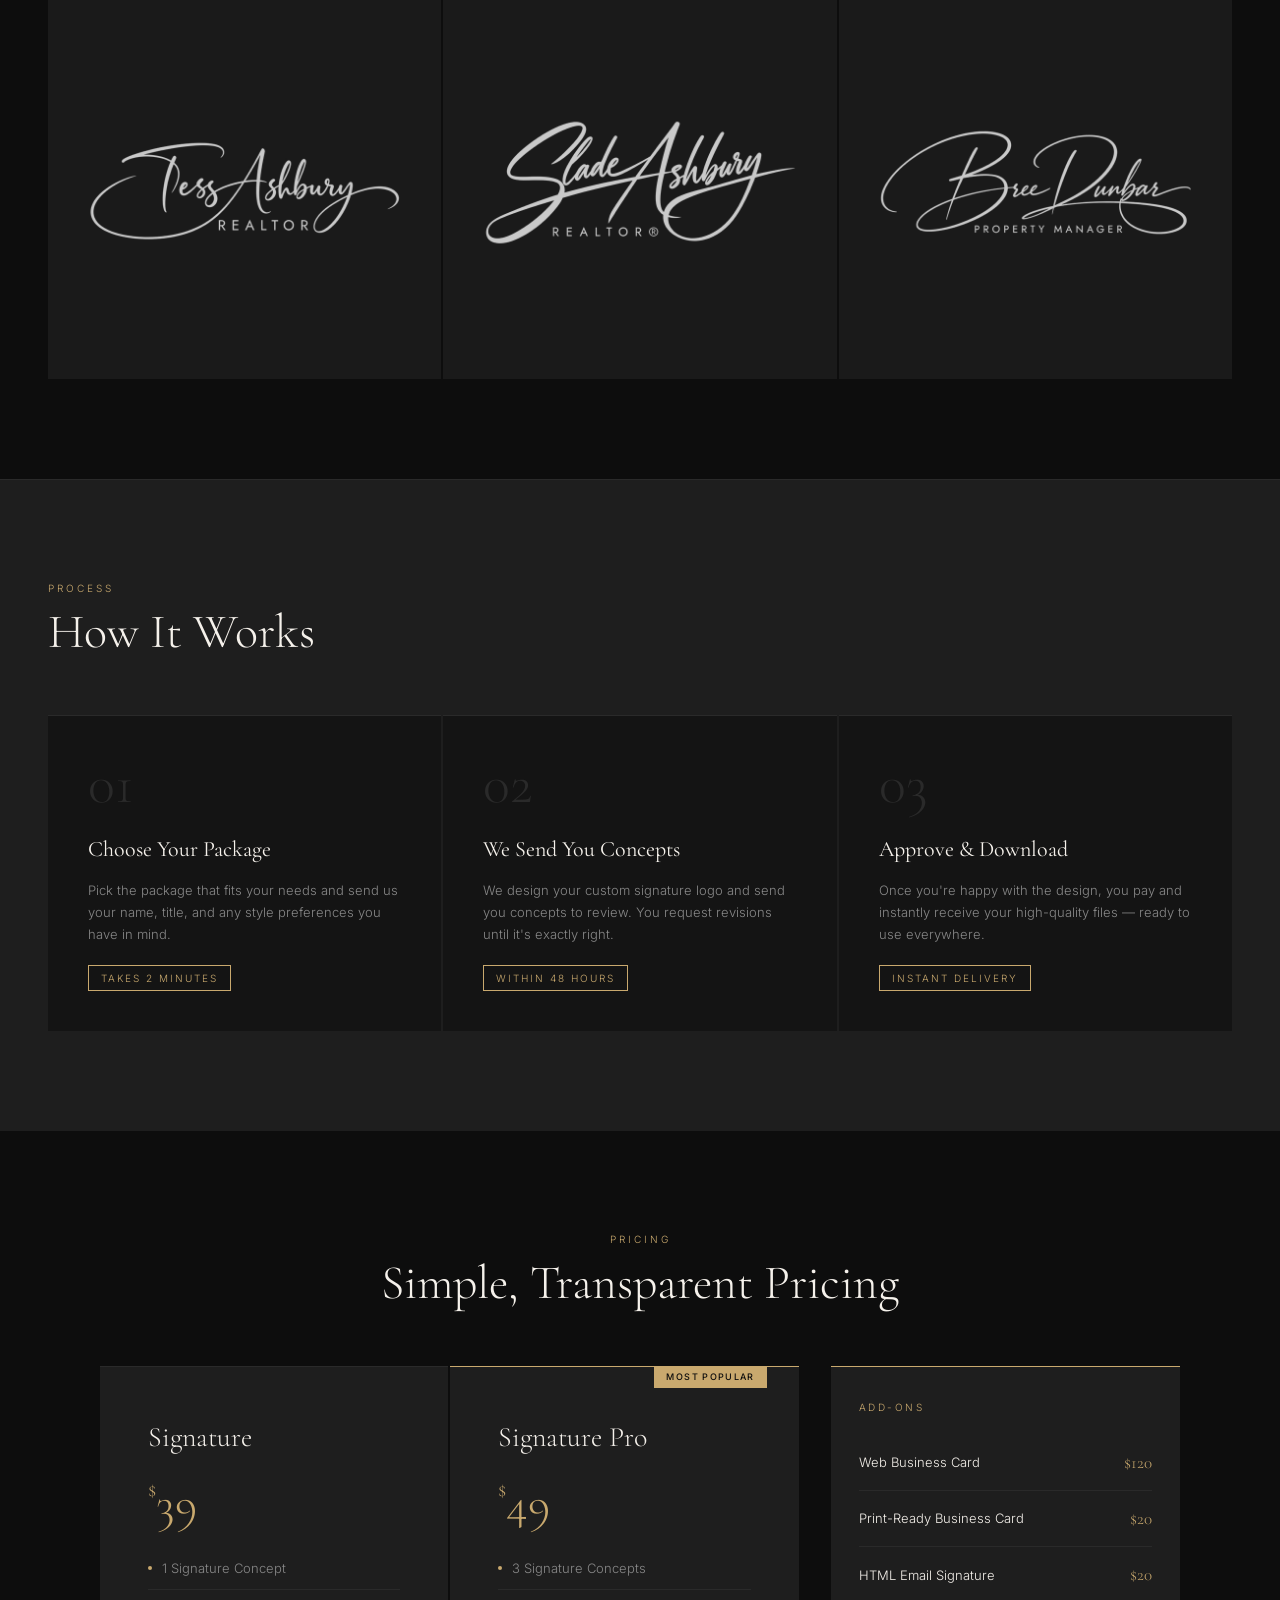
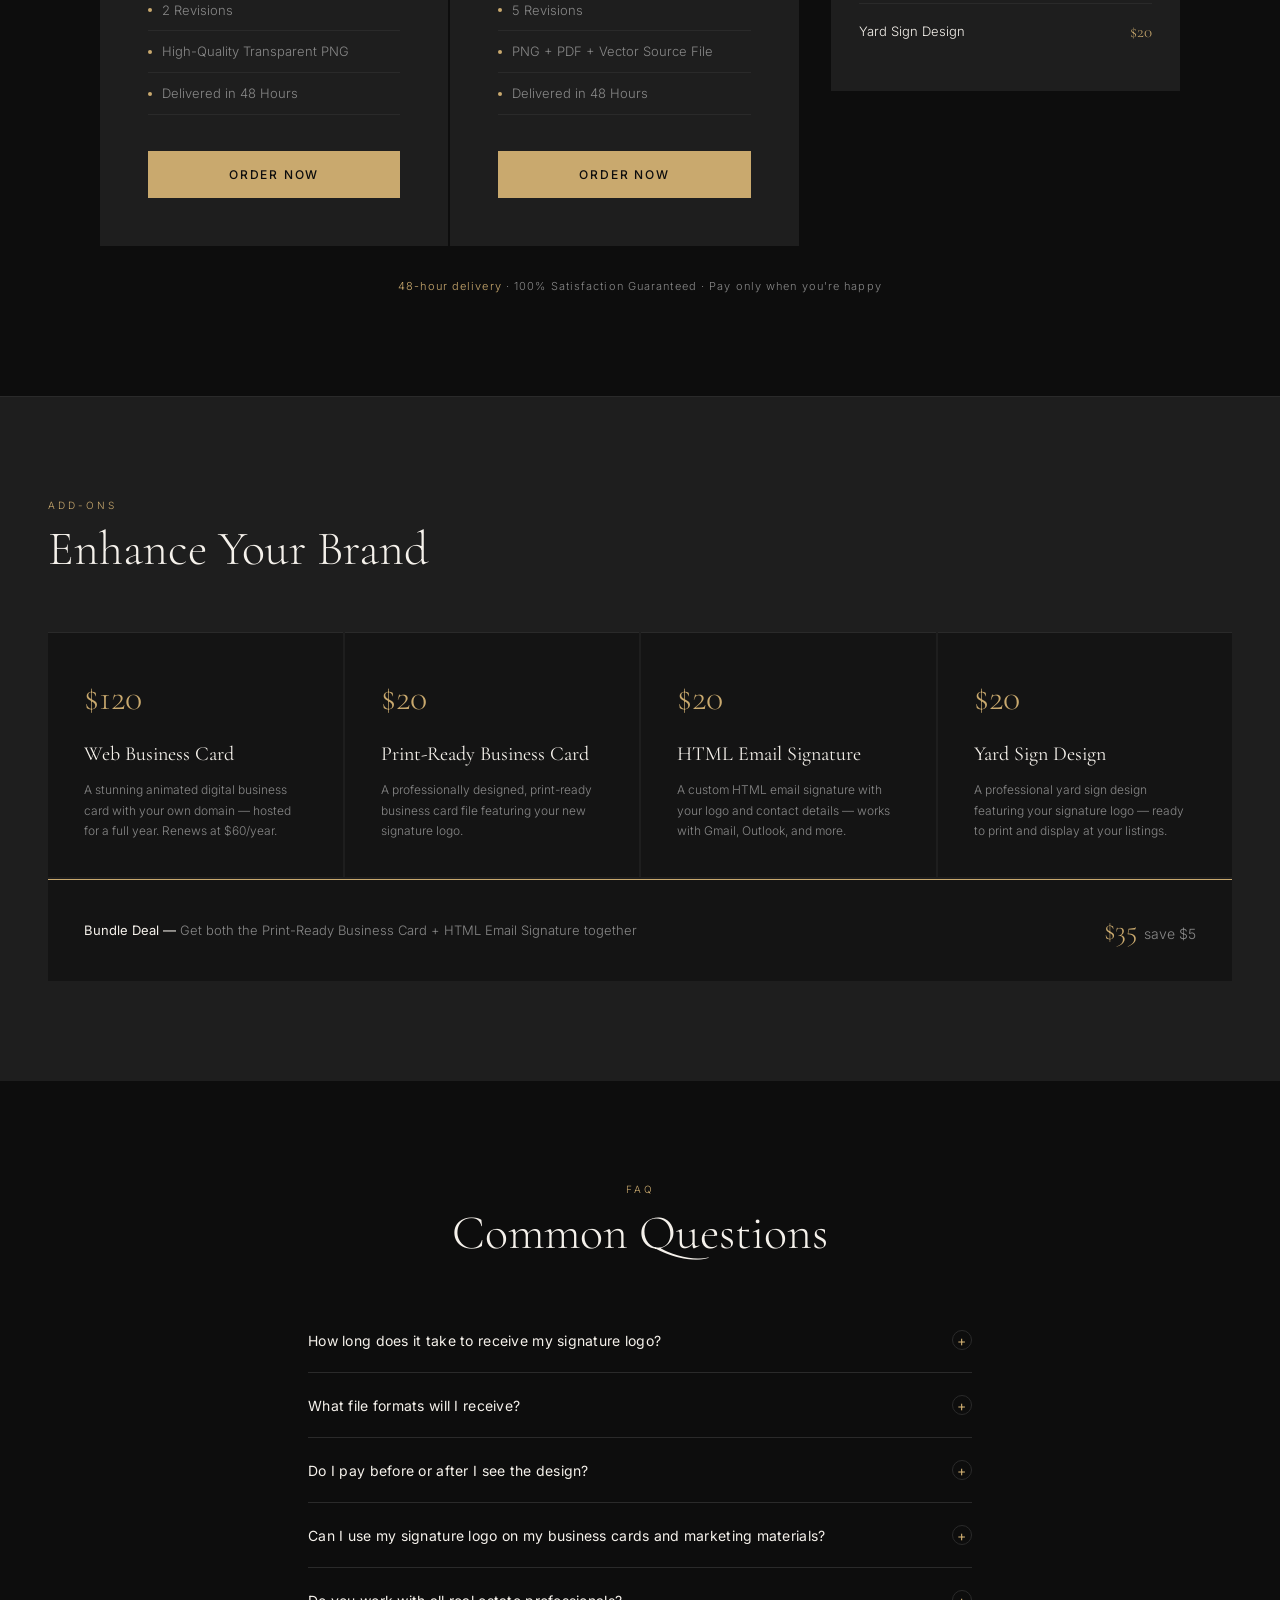
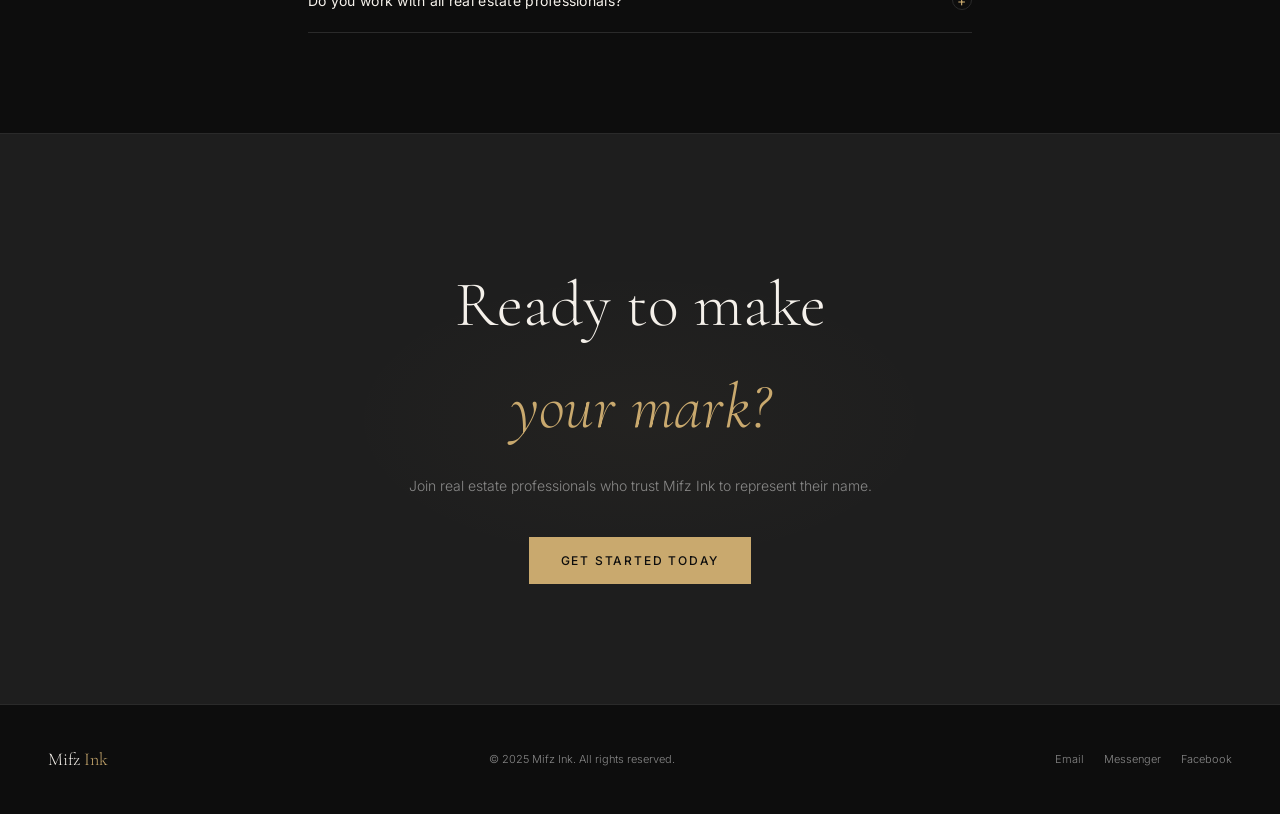
==== commit 0fc13790: "Add files via upload" ====
--- a/index.html
+++ b/index.html
@@ -944,10 +944,10 @@
     <div class="showcase-glow"></div>
     <div class="showcase-frame">
       <img class="showcase-img active" src="portfolio/Signature_logo_01.jpg" alt="Signature logo example">
-      <img class="showcase-img" src="portfolio/Signature_logo_03.jpg" alt="Signature logo example">
       <img class="showcase-img" src="portfolio/Signature_logo_05.jpg" alt="Signature logo example">
-      <img class="showcase-img" src="portfolio/Signature_logo_07.jpg" alt="Signature logo example">
-      <img class="showcase-img" src="portfolio/Signature_logo_09.jpg" alt="Signature logo example">
+      <img class="showcase-img" src="portfolio/Signature_logo_06.jpg" alt="Signature logo example">
+      <img class="showcase-img" src="portfolio/Signature_logo_02.jpg" alt="Signature logo example">
+      <img class="showcase-img" src="portfolio/Signature_logo_10.jpg" alt="Signature logo example">
     </div>
   </div>
   <div class="hero-content">
